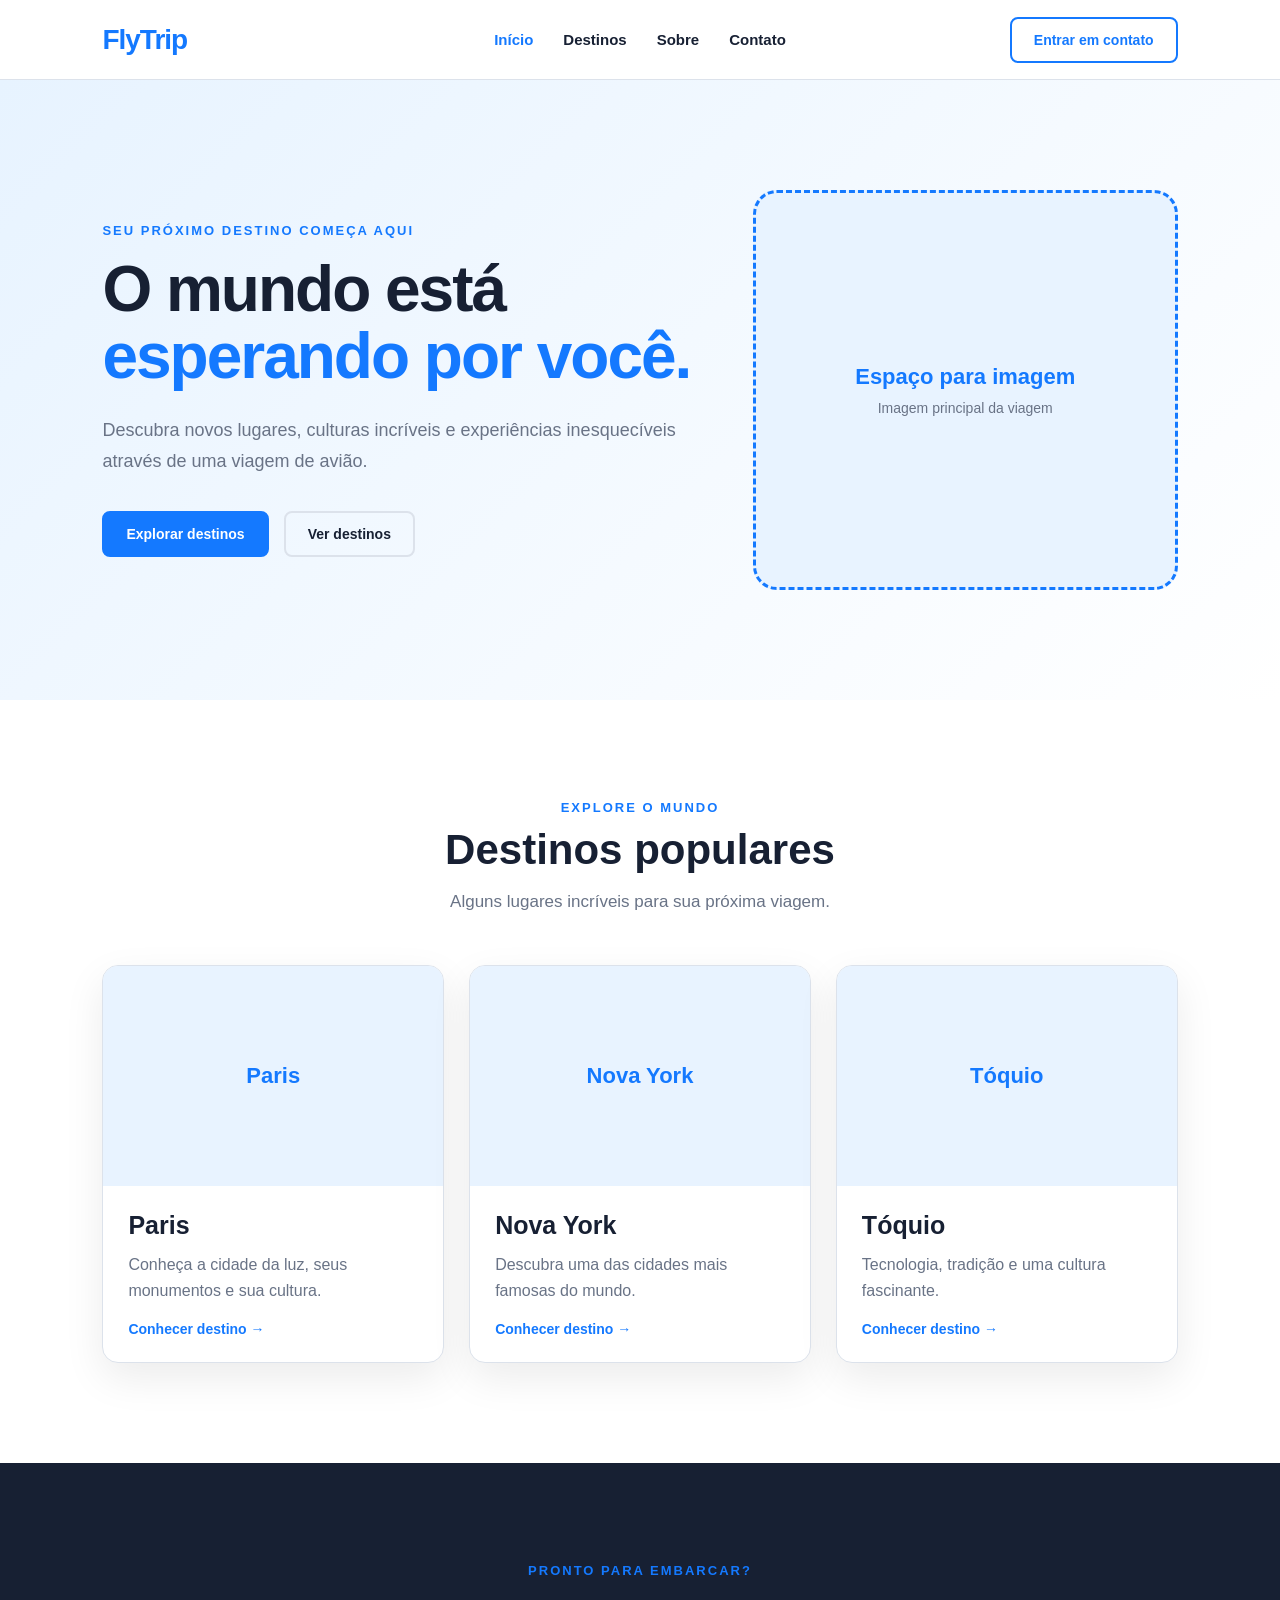
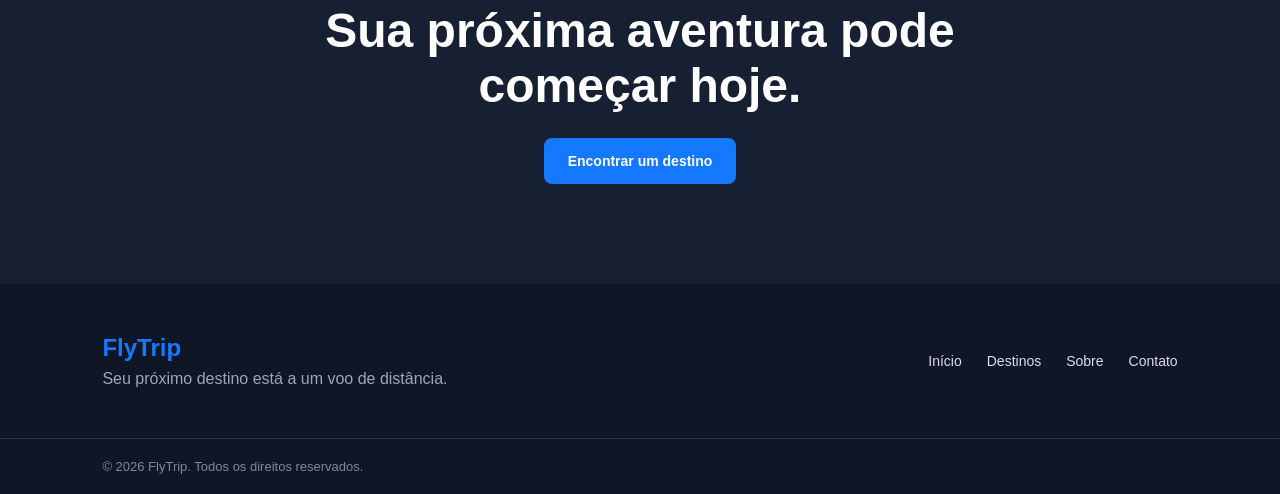
==== index.html @ 91efb142 "Add files via upload" ====
<!DOCTYPE html>
<html lang="pt-BR">
<head>
    <meta charset="UTF-8">
    <meta
        name="viewport"
        content="width=device-width, initial-scale=1.0">
    <title>FlyTrip | Viaje pelo mundo</title>
    <link rel="stylesheet" href="style.css">
</head>

<body>
    <header class="cabecalho">
        <div class="cabecalho-logo">
            <a class="logo-link" href="index.html">
                FlyTrip
            </a>
        </div>
        <nav class="navegacao">
            <div class="navegacao-item">
                <a class="navegacao-link navegacao-link-ativo" href="index.html">
                    Início
                </a>
            </div>

            <div class="navegacao-item">
                <a class="navegacao-link" href="destinos.html">
                    Destinos
                </a>
            </div>

            <div class="navegacao-item">
                <a class="navegacao-link" href="sobre.html">
                    Sobre
                </a>
            </div>

            <div class="navegacao-item">
                <a class="navegacao-link" href="contato.html">
                    Contato
                </a>
            </div>
        </nav>
        <div class="cabecalho-acoes">
            <a class="botao botao-secundario" href="contato.html">
                Entrar em contato
            </a>
        </div>
    </header>
    <main class="conteudo-principal">
        <section class="hero">
            <div class="hero-conteudo">
                <div class="hero-texto">
                    <p class="hero-subtitulo">
                        SEU PRÓXIMO DESTINO COMEÇA AQUI
                    </p>
                    <h1 class="hero-titulo">
                        O mundo está
                        <span class="hero-destaque">
                            esperando por você.
                        </span>
                    </h1>
                    <p class="hero-descricao">
                        Descubra novos lugares, culturas incríveis
                        e experiências inesquecíveis através de
                        uma viagem de avião.
                    </p>
                </div>

                <div class="hero-acoes">
                    <div class="hero-acao">
                        <a class="botao botao-principal" href="destinos.html">
                            Explorar destinos
                        </a>
                    </div>

                    <div class="hero-acao">
                        <a class="botao botao-outline" href="#destinos">
                            Ver destinos
                        </a>
                    </div>
                </div>
            </div>

            <div class="hero-imagem">
                <div class="imagem-placeholder">
                    <p class="imagem-placeholder-texto">
                        Espaço para imagem
                    </p>
                    <p class="imagem-placeholder-legenda">
                        Imagem principal da viagem
                    </p>
                </div>
            </div>
        </section>

        <section class="destinos" id="destinos">
            <div class="secao-cabecalho">
                <p class="secao-subtitulo">
                    EXPLORE O MUNDO
                </p>
                <h2 class="secao-titulo">
                    Destinos populares
                </h2>
                <p class="secao-descricao">
                    Alguns lugares incríveis para sua próxima viagem.
                </p>
            </div>

            <div class="destinos-grade">
                <article class="destino-card">
                    <div class="destino-imagem">
                        <div class="imagem-placeholder">
                            <p class="imagem-placeholder-texto">
                                Paris
                            </p>
                        </div>
                    </div>

                    <div class="destino-conteudo">
                        <h3 class="destino-titulo">
                            Paris
                        </h3>
                        <p class="destino-descricao">
                            Conheça a cidade da luz,
                            seus monumentos e sua cultura.
                        </p>
                        <a class="destino-link" href="destinos.html">
                            Conhecer destino →
                        </a>
                    </div>
                </article>

                <article class="destino-card">
                    <div class="destino-imagem">
                        <div class="imagem-placeholder">
                            <p class="imagem-placeholder-texto">
                                Nova York
                            </p>
                        </div>
                    </div>

                    <div class="destino-conteudo">
                        <h3 class="destino-titulo">
                            Nova York
                        </h3>
                        <p class="destino-descricao">
                            Descubra uma das cidades
                            mais famosas do mundo.
                        </p>
                        <a class="destino-link" href="destinos.html">
                            Conhecer destino →
                        </a>
                    </div>
                </article>

                <article class="destino-card">
                    <div class="destino-imagem">
                        <div class="imagem-placeholder">
                            <p class="imagem-placeholder-texto">
                                Tóquio
                            </p>
                        </div>
                    </div>

                    <div class="destino-conteudo">
                        <h3 class="destino-titulo">
                            Tóquio
                        </h3>
                        <p class="destino-descricao">
                            Tecnologia, tradição e
                            uma cultura fascinante.
                        </p>
                        <a class="destino-link" href="destinos.html">
                            Conhecer destino →
                        </a>
                    </div>
                </article>
            </div>
        </section>

        <section class="chamada">
            <div class="chamada-conteudo">
                <p class="chamada-subtitulo">
                    PRONTO PARA EMBARCAR?
                </p>
                <h2 class="chamada-titulo">
                    Sua próxima aventura
                    pode começar hoje.
                </h2>
                <a class="botao botao-principal" href="destinos.html">
                    Encontrar um destino
                </a>
            </div>
        </section>
    </main>

    <footer class="rodape">
        <div class="rodape-conteudo">
            <div class="rodape-marca">
                <h2 class="rodape-logo">
                    FlyTrip
                </h2>
                <p class="rodape-descricao">
                    Seu próximo destino está
                    a um voo de distância.
                </p>
            </div>

            <div class="rodape-links">
                <div class="rodape-link-item">
                    <a class="rodape-link" href="index.html">
                        Início
                    </a>
                </div>

                <div class="rodape-link-item">
                    <a class="rodape-link" href="destinos.html">
                        Destinos
                    </a>
                </div>

                <div class="rodape-link-item">
                    <a class="rodape-link" href="sobre.html">
                        Sobre
                    </a>
                </div>

                <div class="rodape-link-item">
                    <a class="rodape-link" href="contato.html">
                        Contato
                    </a>
                </div>
            </div>
        </div>
        <div class="rodape-final">
            <p class="rodape-copyright">
                © 2026 FlyTrip. Todos os direitos reservados.
            </p>
        </div>
    </footer>
    <script src="script.js"></script>
</body>
</html>
---- style.css ----
/* ========================================
   CONFIGURAÇÕES GERAIS
======================================== */
* {
    margin: 0;
    padding: 0;
    box-sizing: border-box;
}
html {
    scroll-behavior: smooth;
}
body {
    font-family: Arial, Helvetica, sans-serif;
    background-color: #f5f8fc;
    color: #172033;
}
a {
    text-decoration: none;
}
img {
    max-width: 100%;
    display: block;
}
/* ========================================
   VARIÁVEIS
======================================== */
:root {
    --azul-principal: #1479ff;
    --azul-escuro: #075ac7;
    --azul-fundo: #e8f3ff;
    --fundo: #f5f8fc;
    --branco: #ffffff;
    --texto: #172033;
    --texto-secundario: #697386;
    --borda: #dce2eb;
    --sombra: 0 15px 40px rgba(0, 0, 0, 0.08);
}
/* ========================================
   PÁGINA SOBRE
======================================== */

/* ========================================
   APRESENTAÇÃO
======================================== */
.sobre-apresentacao {
    display: grid;
    grid-template-columns: 1fr 1fr;
    gap: 70px;
    align-items: center;
    padding: 100px 8%;
}
.sobre-texto {
    display: grid;
    grid-template-columns: 1fr;
    gap: 20px;
}
.sobre-descricao {
    margin: 0;
    color: var(--texto-secundario);
    font-size: 17px;
    line-height: 1.8;
}
.sobre-imagem {
    display: grid;
    min-height: 450px;
}
.sobre-imagem .imagem-placeholder {
    display: grid;
    align-content: center;
    justify-items: center;
    min-height: 450px;
    border-radius: 25px;
    background-color: var(--azul-fundo);
    border: 1px solid var(--borda);
}
.sobre-imagem .imagem-placeholder-texto {
    font-size: 32px;
    font-weight: 700;
    color: var(--azul-principal);
}
.sobre-imagem .imagem-placeholder-legenda {
    color: var(--texto-secundario);
}
/* ========================================
   VALORES
======================================== */
.valores {
    display: grid;
    grid-template-columns: 1fr;
    gap: 50px;
    padding: 100px 8%;
    background-color: var(--fundo);
}
.valores-grade {
    display: grid;
    grid-template-columns: repeat(3, 1fr);
    gap: 25px;
}
.valor-card {
    display: grid;
    grid-template-columns: auto 1fr;
    gap: 20px;
    padding: 35px;
    background-color: var(--branco);
    border: 1px solid var(--borda);
    border-radius: 20px;
    box-shadow: var(--sombra);
    transition: transform 0.3s ease, box-shadow 0.3s ease;
}
.valor-card:hover {
    transform: translateY(-8px);
}
.valor-numero {
    color: var(--azul-principal);
    font-size: 20px;
    font-weight: 800;
}
.valor-conteudo {
    display: grid;
    grid-template-columns: 1fr;
    gap: 12px;
}
.valor-titulo {
    margin: 0;
    color: var(--texto);
    font-size: 22px;
}
.valor-descricao {
    margin: 0;
    color: var(--texto-secundario);
    line-height: 1.6;
}
/* ========================================
   RESPONSIVIDADE DA PÁGINA SOBRE
======================================== */
@media (max-width: 1000px) {
    .sobre-apresentacao {
        grid-template-columns: 1fr;
        gap: 50px;
    }
    .sobre-imagem {
        order: -1;
    }
    .valores-grade {
        grid-template-columns: 1fr;
    }
}
@media (max-width: 650px) {
    .sobre-apresentacao {
        padding: 70px 6%;
    }
    .valores {
        padding: 70px 6%;
    }
    .valor-card {
        grid-template-columns: 1fr;
        gap: 15px;
        padding: 25px;
    }
    .sobre-imagem,
    .sobre-imagem .imagem-placeholder {
        min-height: 320px;
    }
}
/* ========================================
   CABEÇALHO
======================================== */
.cabecalho {
    width: 100%;
    min-height: 80px;
    padding: 0 8%;
    display: grid;
    grid-template-columns: 1fr auto 1fr;
    align-items: center;
    gap: 30px;
    background-color: var(--branco);
    border-bottom: 1px solid var(--borda);
}
.cabecalho-logo {
    justify-self: start;
}
.logo-link {
    color: var(--azul-principal);
    font-size: 28px;
    font-weight: 800;
    letter-spacing: -1px;
}
.navegacao {
    display: grid;
    grid-template-columns: repeat(4, auto);
    gap: 30px;
    align-items: center;
}
.navegacao-item {
    display: grid;
    place-items: center;
}
.navegacao-link {
    color: var(--texto);
    font-size: 15px;
    font-weight: 600;
    transition: 0.3s;
}
.navegacao-link:hover {
    color: var(--azul-principal);
}
.navegacao-link-ativo {
    color: var(--azul-principal);
}
.cabecalho-acoes {
    justify-self: end;
}
/* ========================================
   BOTÕES
======================================== */
.botao {
    display: inline-flex;
    align-items: center;
    justify-content: center;
    min-height: 46px;
    padding: 0 22px;
    border-radius: 8px;
    font-size: 14px;
    font-weight: 700;
    cursor: pointer;
    transition: transform 0.3s, background-color 0.3s, color 0.3s, border-color 0.3s;
}
.botao-principal {
    background-color: var(--azul-principal);
    color: var(--branco);
    border: 2px solid var(--azul-principal);
}
.botao-principal:hover {
    background-color: var(--azul-escuro);
    border-color: var(--azul-escuro);
    transform: translateY(-2px);
}
.botao-secundario {
    background-color: transparent;
    color: var(--azul-principal);
    border: 2px solid var(--azul-principal);
}
.botao-secundario:hover {
    background-color: var(--azul-principal);
    color: var(--branco);
}
.botao-outline {
    background-color: transparent;
    color: var(--texto);
    border: 2px solid var(--borda);
}
.botao-outline:hover {
    color: var(--azul-principal);
    border-color: var(--azul-principal);
}
/* ========================================
   HERO
======================================== */
.hero {
    width: 100%;
    min-height: 620px;
    padding: 80px 8%;
    display: grid;
    grid-template-columns: repeat(12, 1fr);
    align-items: center;
    gap: 40px;
    background: linear-gradient(135deg, #e7f3ff, #ffffff);
}
/* Parte esquerda */
.hero-conteudo {
    grid-column: 1 / 8;
}
.hero-texto {
    max-width: 650px;
}
.hero-subtitulo {
    margin-bottom: 18px;
    color: var(--azul-principal);
    font-size: 13px;
    font-weight: 800;
    letter-spacing: 2px;
}
.hero-titulo {
    margin-bottom: 25px;
    font-size: clamp(45px, 5vw, 70px);
    line-height: 1.05;
    letter-spacing: -2px;
}
.hero-destaque {
    color: var(--azul-principal);
}
.hero-descricao {
    max-width: 580px;
    margin-bottom: 35px;
    color: var(--texto-secundario);
    font-size: 18px;
    line-height: 1.7;
}
.hero-acoes {
    display: grid;
    grid-template-columns: auto auto;
    justify-content: start;
    gap: 15px;
}
.hero-acao {
    display: grid;
}
/* Parte direita */
.hero-imagem {
    grid-column: 8 / 13;
    min-height: 400px;
    display: grid;
    place-items: center;
}
.imagem-placeholder {
    width: 100%;
    height: 100%;
    min-height: 250px;
    display: grid;
    place-items: center;
    align-content: center;
    gap: 10px;
    border: 3px dashed var(--azul-principal);
    border-radius: 24px;
    background-color: var(--azul-fundo);
}
.imagem-placeholder-texto {
    color: var(--azul-principal);
    font-size: 22px;
    font-weight: 800;
}
.imagem-placeholder-legenda {
    color: var(--texto-secundario);
    font-size: 14px;
}
/* ========================================
   SEÇÃO DE DESTINOS
======================================== */
.destinos {
    padding: 100px 8%;
    background-color: var(--branco);
}
.secao-cabecalho {
    max-width: 700px;
    margin: 0 auto 50px;
    text-align: center;
}
.secao-subtitulo {
    margin-bottom: 12px;
    color: var(--azul-principal);
    font-size: 13px;
    font-weight: 800;
    letter-spacing: 2px;
}
.secao-titulo {
    margin-bottom: 15px;
    font-size: 42px;
    line-height: 1.1
}
.secao-descricao {
    color: var(--texto-secundario);
    font-size: 17px;
    line-height: 1.6;
}
/* GRID DOS CARDS */
.destinos-grade {
    display: grid;
    grid-template-columns: repeat(3, 1fr);
    gap: 25px;
}
.destino-card {
    display: grid;
    grid-template-rows: 220px auto;
    overflow: hidden;
    background-color: var(--branco);
    border: 1px solid var(--borda);
    border-radius: 16px;
    box-shadow: var(--sombra);
    transition: transform 0.3s, box-shadow 0.3s;
}
.destino-card:hover {
    transform: translateY(-8px);
    box-shadow:
        0 20px 45px rgba(0, 0, 0, 0.12);
}
.destino-imagem {
    display: grid;
    overflow: hidden;
}
.destino-imagem .imagem-placeholder {
    min-height: 0;
    height: 100%;
    border: none;
    border-radius: 0;
}
.destino-conteudo {
    display: grid;
    align-content: start;
    gap: 12px;
    padding: 25px;
}
.destino-titulo {
    font-size: 25px;
}
.destino-descricao {
    color: var(--texto-secundario);
    line-height: 1.6;
}
.destino-link {
    width: max-content;
    margin-top: 5px;
    color: var(--azul-principal);
    font-size: 14px;
    font-weight: 700;
}
.destino-link:hover {
    color: var(--azul-escuro);
}
/* ========================================
   INTRODUÇÃO DAS PÁGINAS
======================================== */
.pagina-introducao {
    display: grid;
    grid-template-columns: 1fr;
    min-height: 420px;
    align-items: center;
    padding: 80px 8%;
    background-color: var(--azul-fundo);
    text-align: center;
}
.pagina-introducao-conteudo {
    display: grid;
    grid-template-columns: 1fr;
    gap: 20px;
    max-width: 800px;
    margin: 0 auto;
}
.pagina-subtitulo {
    margin: 0;
    color: var(--azul-principal);
    font-size: 14px;
    font-weight: 700;
    letter-spacing: 2px;
}
.pagina-titulo {
    margin: 0;
    color: var(--texto);
    font-size: clamp(36px, 5vw, 58px);
    line-height: 1.1;
}
.pagina-descricao {
    max-width: 650px;
    margin: 0 auto;
    color: var(--texto-secundario);
    font-size: 18px;
    line-height: 1.7;
}
/* ========================================
   DESTINOS DA PÁGINA
======================================== */
.destinos-pagina {
    display: grid;
    grid-template-columns: 1fr;
    gap: 50px;
    padding: 90px 8%;
}
/* ========================================
   CHAMADA FINAL
======================================== */
.chamada {
    padding: 100px 8%;
    background-color: var(--texto);
}
.chamada-conteudo {
    max-width: 800px;
    margin: 0 auto;
    display: grid;
    justify-items: center;
    gap: 25px;
    text-align: center;
}
.chamada-subtitulo {
    color: var(--azul-principal);
    font-size: 13px;
    font-weight: 800;
    letter-spacing: 2px;
}
.chamada-titulo {
    color: var(--branco);
    font-size: 48px;
    line-height: 1.15;
}
/* ========================================
   CONTATO
======================================== */
.contato {
    padding: 100px 8%;
}
.contato-container {
    display: grid;
    grid-template-columns: 1fr 1fr;
    gap: 50px;
}
/* INFO */
.contato-info {
    display: grid;
    gap: 20px;
}
.contato-info-titulo {
    font-size: 28px;
}
.contato-info-texto {
    color: var(--texto-secundario);
}
.contato-item {
    display: grid;
    gap: 5px;
}
.contato-item-titulo {
    font-weight: 700;
}
.contato-item-texto {
    color: var(--texto-secundario);
}
/* FORM */
.contato-formulario {
    display: grid;
}
.formulario {
    display: grid;
    gap: 20px;
}
.form-grupo {
    display: grid;
    gap: 8px;
}
.form-label {
    font-weight: 600;
}
.form-input,
.form-textarea {
    padding: 12px;
    border: 1px solid var(--borda);
    border-radius: 6px;
    font-size: 14px;
}
.form-textarea {
    min-height: 120px;
    resize: none;
}
.form-sucesso {
    display: none;
    color: green;
    font-weight: bold;
}
/* RESPONSIVO */
@media (max-width: 900px) {
    .contato-container {
        grid-template-columns: 1fr;
    }
}
/* ========================================
   RODAPÉ
======================================== */
.rodape {
    background-color: #0f1625;
    color: var(--branco);
}
.rodape-conteudo {
    padding: 50px 8%;
    display: grid;
    grid-template-columns: 1fr auto;
    align-items: center;
    gap: 40px;
}
.rodape-logo {
    margin-bottom: 8px;
    color: var(--azul-principal);
}
.rodape-descricao {
    color: #9da7b8;
}
.rodape-links {
    display: grid;
    grid-template-columns: repeat(4, auto);
    gap: 25px;
}
.rodape-link {
    color: #d9deea;
    font-size: 14px;
}
.rodape-link:hover {
    color: var(--azul-principal);
}
.rodape-final {
    padding: 20px 8%;
    border-top: 1px solid #293346;
}
.rodape-copyright {
    color: #7f899b;
    font-size: 13px;
}
/* ========================================
   RESPONSIVIDADE
======================================== */
@media (max-width: 1000px) {
    .cabecalho {
        grid-template-columns: 1fr;
        justify-items: center;
        padding: 20px 6%;
    }
    .cabecalho-logo,
    .cabecalho-acoes {
        justify-self: center;
    }
    .hero {
        padding: 70px 6%;
    }
    .hero-conteudo {
        grid-column: 1 / 13;
    }
    .hero-imagem {
        grid-column: 1 / 13;
    }
    .destinos {
        padding: 80px 6%;
    }
    .destinos-grade {
        grid-template-columns: repeat(2, 1fr);
    }
    .rodape-conteudo {
        grid-template-columns: 1fr;
        text-align: center;
    }
    .rodape-links {
        justify-content: center;
    }
}
@media (max-width: 650px) {
    .navegacao {
        grid-template-columns: repeat(2, auto);
        gap: 15px 25px;
    }
    .hero {
        min-height: auto;
        padding: 60px 5%;
    }
    .hero-titulo {
        font-size: 45px;
    }
    .hero-acoes {
        grid-template-columns: 1fr;
    }
    .hero-acao,
    .hero-acao .botao {
        width: 100%;
    }
    .destinos {
        padding: 70px 5%;
    }
    .secao-titulo {
        font-size: 35px;
    }
    .destinos-grade {
        grid-template-columns: 1fr;
    }
    .chamada {
        padding: 70px 5%;
    }
    .chamada-titulo {
        font-size: 38px;
    }
    .rodape-links {
        grid-template-columns: repeat(2, auto);
    }
}
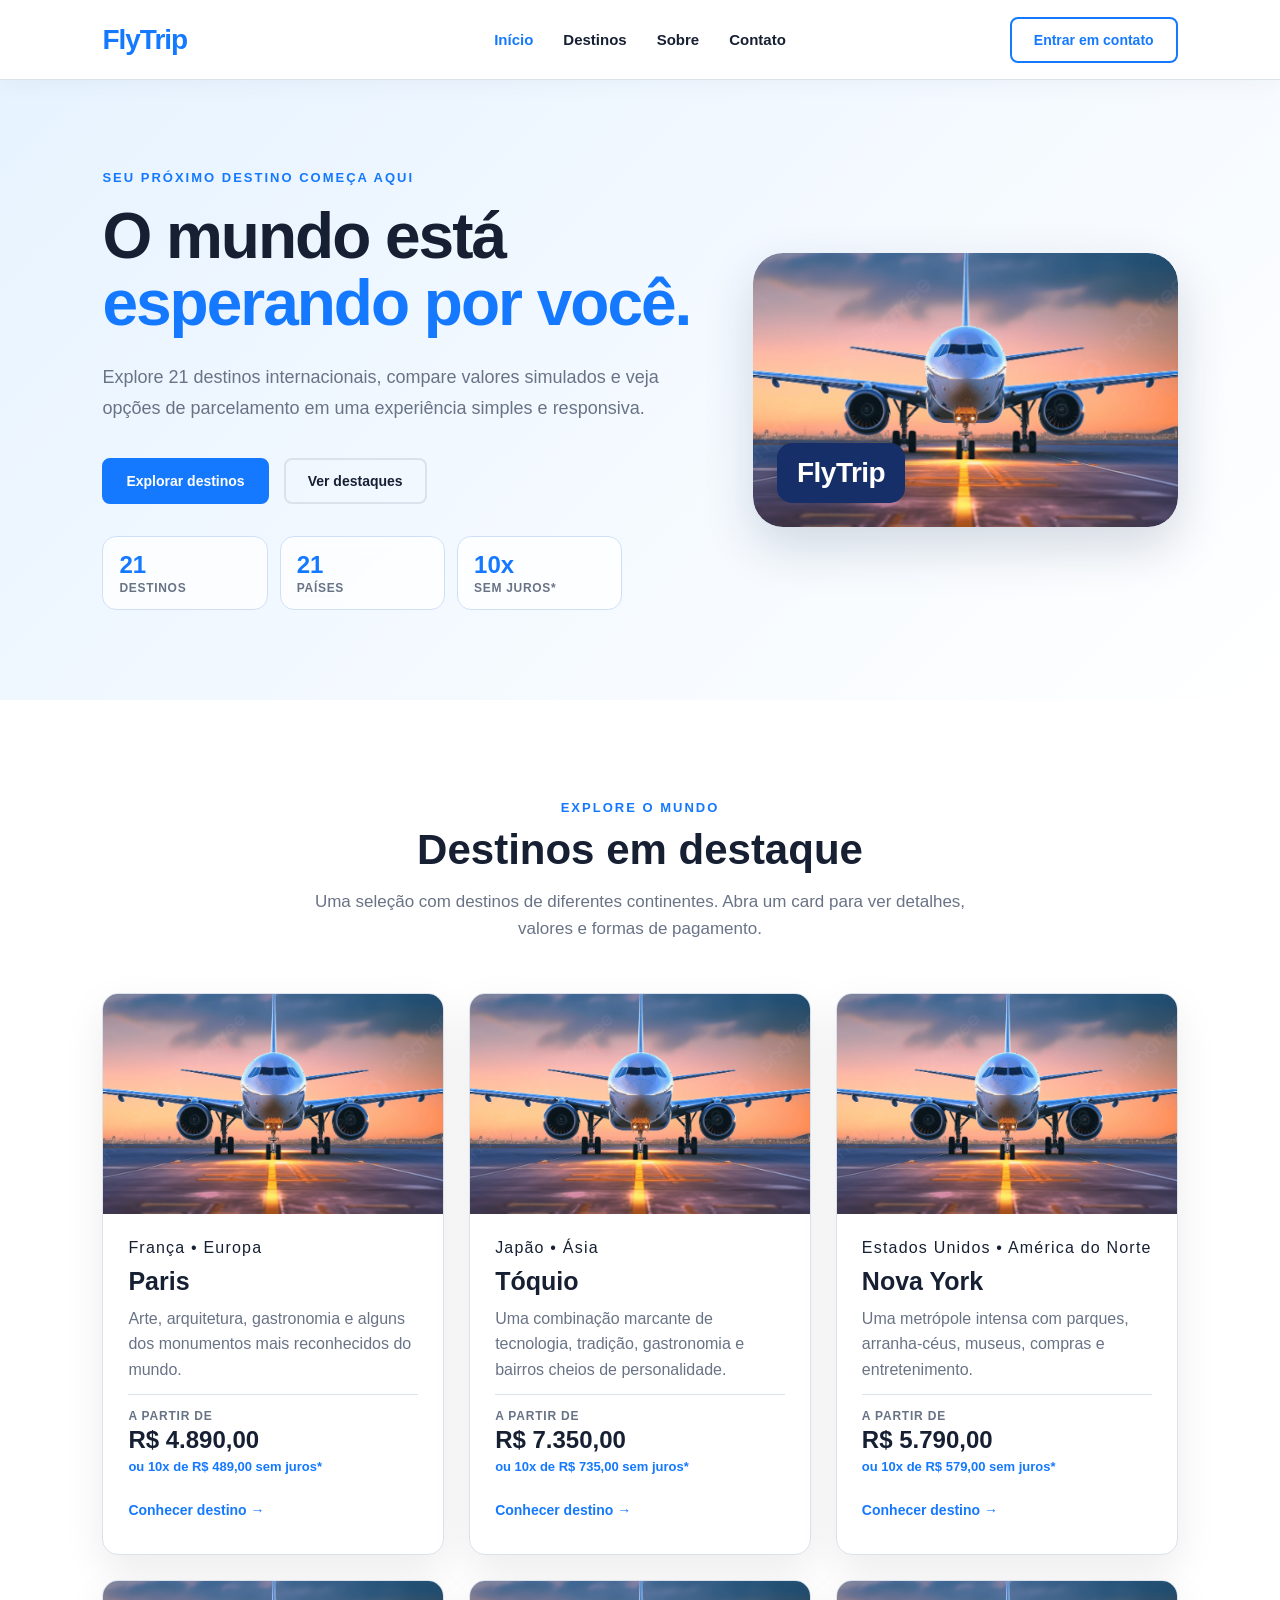
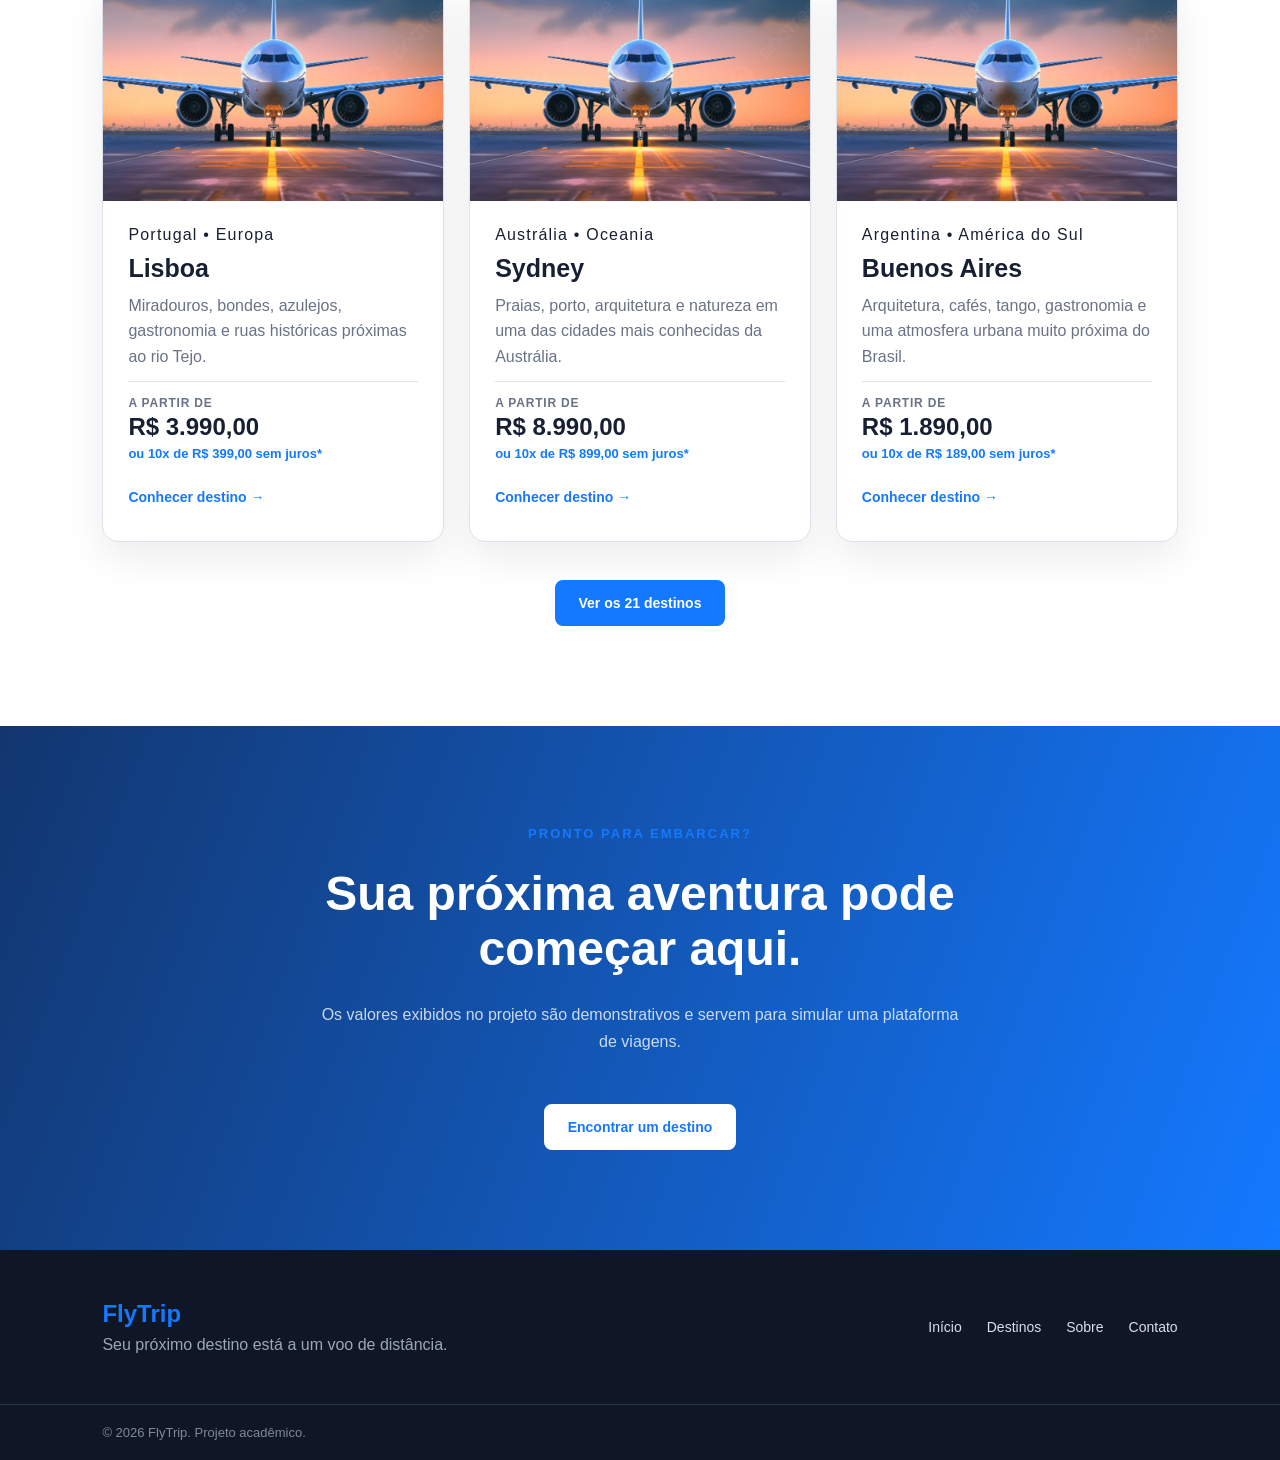
==== commit 3f7a2db5: "atualização das páginas" ====
--- a/index.html
+++ b/index.html
@@ -1,244 +1,71 @@
-<!DOCTYPE html>
-<html lang="pt-BR">
-<head>
-    <meta charset="UTF-8">
-    <meta
-        name="viewport"
-        content="width=device-width, initial-scale=1.0">
-    <title>FlyTrip | Viaje pelo mundo</title>
-    <link rel="stylesheet" href="style.css">
-</head>
-
-<body>
-    <header class="cabecalho">
-        <div class="cabecalho-logo">
-            <a class="logo-link" href="index.html">
-                FlyTrip
-            </a>
-        </div>
-        <nav class="navegacao">
-            <div class="navegacao-item">
-                <a class="navegacao-link navegacao-link-ativo" href="index.html">
-                    Início
-                </a>
-            </div>
-
-            <div class="navegacao-item">
-                <a class="navegacao-link" href="destinos.html">
-                    Destinos
-                </a>
-            </div>
-
-            <div class="navegacao-item">
-                <a class="navegacao-link" href="sobre.html">
-                    Sobre
-                </a>
-            </div>
-
-            <div class="navegacao-item">
-                <a class="navegacao-link" href="contato.html">
-                    Contato
-                </a>
-            </div>
-        </nav>
-        <div class="cabecalho-acoes">
-            <a class="botao botao-secundario" href="contato.html">
-                Entrar em contato
-            </a>
-        </div>
-    </header>
-    <main class="conteudo-principal">
-        <section class="hero">
-            <div class="hero-conteudo">
-                <div class="hero-texto">
-                    <p class="hero-subtitulo">
-                        SEU PRÓXIMO DESTINO COMEÇA AQUI
-                    </p>
-                    <h1 class="hero-titulo">
-                        O mundo está
-                        <span class="hero-destaque">
-                            esperando por você.
-                        </span>
-                    </h1>
-                    <p class="hero-descricao">
-                        Descubra novos lugares, culturas incríveis
-                        e experiências inesquecíveis através de
-                        uma viagem de avião.
-                    </p>
-                </div>
-
-                <div class="hero-acoes">
-                    <div class="hero-acao">
-                        <a class="botao botao-principal" href="destinos.html">
-                            Explorar destinos
-                        </a>
-                    </div>
-
-                    <div class="hero-acao">
-                        <a class="botao botao-outline" href="#destinos">
-                            Ver destinos
-                        </a>
-                    </div>
-                </div>
-            </div>
-
-            <div class="hero-imagem">
-                <div class="imagem-placeholder">
-                    <p class="imagem-placeholder-texto">
-                        Espaço para imagem
-                    </p>
-                    <p class="imagem-placeholder-legenda">
-                        Imagem principal da viagem
-                    </p>
-                </div>
-            </div>
-        </section>
-
-        <section class="destinos" id="destinos">
-            <div class="secao-cabecalho">
-                <p class="secao-subtitulo">
-                    EXPLORE O MUNDO
-                </p>
-                <h2 class="secao-titulo">
-                    Destinos populares
-                </h2>
-                <p class="secao-descricao">
-                    Alguns lugares incríveis para sua próxima viagem.
-                </p>
-            </div>
-
-            <div class="destinos-grade">
-                <article class="destino-card">
-                    <div class="destino-imagem">
-                        <div class="imagem-placeholder">
-                            <p class="imagem-placeholder-texto">
-                                Paris
-                            </p>
-                        </div>
-                    </div>
-
-                    <div class="destino-conteudo">
-                        <h3 class="destino-titulo">
-                            Paris
-                        </h3>
-                        <p class="destino-descricao">
-                            Conheça a cidade da luz,
-                            seus monumentos e sua cultura.
-                        </p>
-                        <a class="destino-link" href="destinos.html">
-                            Conhecer destino →
-                        </a>
-                    </div>
-                </article>
-
-                <article class="destino-card">
-                    <div class="destino-imagem">
-                        <div class="imagem-placeholder">
-                            <p class="imagem-placeholder-texto">
-                                Nova York
-                            </p>
-                        </div>
-                    </div>
-
-                    <div class="destino-conteudo">
-                        <h3 class="destino-titulo">
-                            Nova York
-                        </h3>
-                        <p class="destino-descricao">
-                            Descubra uma das cidades
-                            mais famosas do mundo.
-                        </p>
-                        <a class="destino-link" href="destinos.html">
-                            Conhecer destino →
-                        </a>
-                    </div>
-                </article>
-
-                <article class="destino-card">
-                    <div class="destino-imagem">
-                        <div class="imagem-placeholder">
-                            <p class="imagem-placeholder-texto">
-                                Tóquio
-                            </p>
-                        </div>
-                    </div>
-
-                    <div class="destino-conteudo">
-                        <h3 class="destino-titulo">
-                            Tóquio
-                        </h3>
-                        <p class="destino-descricao">
-                            Tecnologia, tradição e
-                            uma cultura fascinante.
-                        </p>
-                        <a class="destino-link" href="destinos.html">
-                            Conhecer destino →
-                        </a>
-                    </div>
-                </article>
-            </div>
-        </section>
-
-        <section class="chamada">
-            <div class="chamada-conteudo">
-                <p class="chamada-subtitulo">
-                    PRONTO PARA EMBARCAR?
-                </p>
-                <h2 class="chamada-titulo">
-                    Sua próxima aventura
-                    pode começar hoje.
-                </h2>
-                <a class="botao botao-principal" href="destinos.html">
-                    Encontrar um destino
-                </a>
-            </div>
-        </section>
-    </main>
-
-    <footer class="rodape">
-        <div class="rodape-conteudo">
-            <div class="rodape-marca">
-                <h2 class="rodape-logo">
-                    FlyTrip
-                </h2>
-                <p class="rodape-descricao">
-                    Seu próximo destino está
-                    a um voo de distância.
-                </p>
-            </div>
-
-            <div class="rodape-links">
-                <div class="rodape-link-item">
-                    <a class="rodape-link" href="index.html">
-                        Início
-                    </a>
-                </div>
-
-                <div class="rodape-link-item">
-                    <a class="rodape-link" href="destinos.html">
-                        Destinos
-                    </a>
-                </div>
-
-                <div class="rodape-link-item">
-                    <a class="rodape-link" href="sobre.html">
-                        Sobre
-                    </a>
-                </div>
-
-                <div class="rodape-link-item">
-                    <a class="rodape-link" href="contato.html">
-                        Contato
-                    </a>
-                </div>
-            </div>
-        </div>
-        <div class="rodape-final">
-            <p class="rodape-copyright">
-                © 2026 FlyTrip. Todos os direitos reservados.
-            </p>
-        </div>
-    </footer>
-    <script src="script.js"></script>
-</body>
+<!DOCTYPE html>
+<html lang="pt-BR">
+<head>
+    <meta charset="UTF-8">
+    <meta name="viewport" content="width=device-width, initial-scale=1.0">
+    <meta name="description" content="FlyTrip: projeto acadêmico de viagens com 21 destinos internacionais, preços simulados e opções de pagamento.">
+    <title>FlyTrip | Explore o mundo</title>
+    <link rel="stylesheet" href="style.css">
+</head>
+<body>
+<header class="cabecalho">
+    <div class="cabecalho-logo"><a class="logo-link" href="index.html">FlyTrip</a></div>
+    <nav class="navegacao" aria-label="Navegação principal">
+        <a class="navegacao-link navegacao-link-ativo" href="index.html">Início</a>
+        <a class="navegacao-link" href="destinos.html">Destinos</a>
+        <a class="navegacao-link" href="sobre.html">Sobre</a>
+        <a class="navegacao-link" href="contato.html">Contato</a>
+    </nav>
+    <div class="cabecalho-acoes"><a class="botao botao-secundario" href="contato.html">Entrar em contato</a></div>
+</header>
+<main>
+    <section class="hero">
+        <div class="hero-conteudo">
+            <p class="hero-subtitulo">SEU PRÓXIMO DESTINO COMEÇA AQUI</p>
+            <h1 class="hero-titulo">O mundo está <span class="hero-destaque">esperando por você.</span></h1>
+            <p class="hero-descricao">Explore 21 destinos internacionais, compare valores simulados e veja opções de parcelamento em uma experiência simples e responsiva.</p>
+            <div class="hero-acoes">
+                <a class="botao botao-principal" href="destinos.html">Explorar destinos</a>
+                <a class="botao botao-outline" href="#destinos">Ver destaques</a>
+            </div>
+            <div class="hero-estatisticas" aria-label="Resumo do projeto">
+                <div class="hero-estatistica"><strong>21</strong><span>destinos</span></div>
+                <div class="hero-estatistica"><strong>21</strong><span>países</span></div>
+                <div class="hero-estatistica"><strong>10x</strong><span>sem juros*</span></div>
+            </div>
+        </div>
+        <div class="hero-imagem">
+            <img class="hero-imagem-arquivo" src="imagens/hero-aviao-flytrip.png" alt="Avião representando viagens da FlyTrip">
+            <div class="hero-logo">FlyTrip</div>
+        </div>
+    </section>
+
+    <section class="destinos" id="destinos">
+        <div class="secao-cabecalho">
+            <p class="secao-subtitulo">EXPLORE O MUNDO</p>
+            <h2 class="secao-titulo">Destinos em destaque</h2>
+            <p class="secao-descricao">Uma seleção com destinos de diferentes continentes. Abra um card para ver detalhes, valores e formas de pagamento.</p>
+        </div>
+        <div class="destinos-grade" id="destinos-populares"></div>
+        <div class="secao-acao-central"><a class="botao botao-principal" href="destinos.html">Ver os 21 destinos</a></div>
+    </section>
+
+    <section class="chamada">
+        <div class="chamada-conteudo">
+            <p class="chamada-subtitulo">PRONTO PARA EMBARCAR?</p>
+            <h2 class="chamada-titulo">Sua próxima aventura pode começar aqui.</h2>
+            <p class="chamada-descricao">Os valores exibidos no projeto são demonstrativos e servem para simular uma plataforma de viagens.</p>
+            <a class="botao botao-principal botao-claro" href="destinos.html">Encontrar um destino</a>
+        </div>
+    </section>
+</main>
+<footer class="rodape">
+    <div class="rodape-conteudo">
+        <div class="rodape-marca"><h2 class="rodape-logo">FlyTrip</h2><p class="rodape-descricao">Seu próximo destino está a um voo de distância.</p></div>
+        <div class="rodape-links"><a class="rodape-link" href="index.html">Início</a><a class="rodape-link" href="destinos.html">Destinos</a><a class="rodape-link" href="sobre.html">Sobre</a><a class="rodape-link" href="contato.html">Contato</a></div>
+    </div>
+    <div class="rodape-final"><p class="rodape-copyright">© 2026 FlyTrip. Projeto acadêmico.</p></div>
+</footer>
+<script src="script.js"></script>
+</body>
 </html>
--- a/style.css
+++ b/style.css
@@ -1,676 +1,1238 @@
-/* ========================================
-   CONFIGURAÇÕES GERAIS
-======================================== */
-* {
-    margin: 0;
-    padding: 0;
-    box-sizing: border-box;
-}
-html {
-    scroll-behavior: smooth;
-}
-body {
-    font-family: Arial, Helvetica, sans-serif;
-    background-color: #f5f8fc;
-    color: #172033;
-}
-a {
-    text-decoration: none;
-}
-img {
-    max-width: 100%;
-    display: block;
-}
-/* ========================================
-   VARIÁVEIS
-======================================== */
-:root {
-    --azul-principal: #1479ff;
-    --azul-escuro: #075ac7;
-    --azul-fundo: #e8f3ff;
-    --fundo: #f5f8fc;
-    --branco: #ffffff;
-    --texto: #172033;
-    --texto-secundario: #697386;
-    --borda: #dce2eb;
-    --sombra: 0 15px 40px rgba(0, 0, 0, 0.08);
-}
-/* ========================================
-   PÁGINA SOBRE
-======================================== */
-
-/* ========================================
-   APRESENTAÇÃO
-======================================== */
-.sobre-apresentacao {
-    display: grid;
-    grid-template-columns: 1fr 1fr;
-    gap: 70px;
-    align-items: center;
-    padding: 100px 8%;
-}
-.sobre-texto {
-    display: grid;
-    grid-template-columns: 1fr;
-    gap: 20px;
-}
-.sobre-descricao {
-    margin: 0;
-    color: var(--texto-secundario);
-    font-size: 17px;
-    line-height: 1.8;
-}
-.sobre-imagem {
-    display: grid;
-    min-height: 450px;
-}
-.sobre-imagem .imagem-placeholder {
-    display: grid;
-    align-content: center;
-    justify-items: center;
-    min-height: 450px;
-    border-radius: 25px;
-    background-color: var(--azul-fundo);
-    border: 1px solid var(--borda);
-}
-.sobre-imagem .imagem-placeholder-texto {
-    font-size: 32px;
-    font-weight: 700;
-    color: var(--azul-principal);
-}
-.sobre-imagem .imagem-placeholder-legenda {
-    color: var(--texto-secundario);
-}
-/* ========================================
-   VALORES
-======================================== */
-.valores {
-    display: grid;
-    grid-template-columns: 1fr;
-    gap: 50px;
-    padding: 100px 8%;
-    background-color: var(--fundo);
-}
-.valores-grade {
-    display: grid;
-    grid-template-columns: repeat(3, 1fr);
-    gap: 25px;
-}
-.valor-card {
-    display: grid;
-    grid-template-columns: auto 1fr;
-    gap: 20px;
-    padding: 35px;
-    background-color: var(--branco);
-    border: 1px solid var(--borda);
-    border-radius: 20px;
-    box-shadow: var(--sombra);
-    transition: transform 0.3s ease, box-shadow 0.3s ease;
-}
-.valor-card:hover {
-    transform: translateY(-8px);
-}
-.valor-numero {
-    color: var(--azul-principal);
-    font-size: 20px;
-    font-weight: 800;
-}
-.valor-conteudo {
-    display: grid;
-    grid-template-columns: 1fr;
-    gap: 12px;
-}
-.valor-titulo {
-    margin: 0;
-    color: var(--texto);
-    font-size: 22px;
-}
-.valor-descricao {
-    margin: 0;
-    color: var(--texto-secundario);
-    line-height: 1.6;
-}
-/* ========================================
-   RESPONSIVIDADE DA PÁGINA SOBRE
-======================================== */
-@media (max-width: 1000px) {
-    .sobre-apresentacao {
-        grid-template-columns: 1fr;
-        gap: 50px;
-    }
-    .sobre-imagem {
-        order: -1;
-    }
-    .valores-grade {
-        grid-template-columns: 1fr;
-    }
-}
-@media (max-width: 650px) {
-    .sobre-apresentacao {
-        padding: 70px 6%;
-    }
-    .valores {
-        padding: 70px 6%;
-    }
-    .valor-card {
-        grid-template-columns: 1fr;
-        gap: 15px;
-        padding: 25px;
-    }
-    .sobre-imagem,
-    .sobre-imagem .imagem-placeholder {
-        min-height: 320px;
-    }
-}
-/* ========================================
-   CABEÇALHO
-======================================== */
-.cabecalho {
-    width: 100%;
-    min-height: 80px;
-    padding: 0 8%;
-    display: grid;
-    grid-template-columns: 1fr auto 1fr;
-    align-items: center;
-    gap: 30px;
-    background-color: var(--branco);
-    border-bottom: 1px solid var(--borda);
-}
-.cabecalho-logo {
-    justify-self: start;
-}
-.logo-link {
-    color: var(--azul-principal);
-    font-size: 28px;
-    font-weight: 800;
-    letter-spacing: -1px;
-}
-.navegacao {
-    display: grid;
-    grid-template-columns: repeat(4, auto);
-    gap: 30px;
-    align-items: center;
-}
-.navegacao-item {
-    display: grid;
-    place-items: center;
-}
-.navegacao-link {
-    color: var(--texto);
-    font-size: 15px;
-    font-weight: 600;
-    transition: 0.3s;
-}
-.navegacao-link:hover {
-    color: var(--azul-principal);
-}
-.navegacao-link-ativo {
-    color: var(--azul-principal);
-}
-.cabecalho-acoes {
-    justify-self: end;
-}
-/* ========================================
-   BOTÕES
-======================================== */
-.botao {
-    display: inline-flex;
-    align-items: center;
-    justify-content: center;
-    min-height: 46px;
-    padding: 0 22px;
-    border-radius: 8px;
-    font-size: 14px;
-    font-weight: 700;
-    cursor: pointer;
-    transition: transform 0.3s, background-color 0.3s, color 0.3s, border-color 0.3s;
-}
-.botao-principal {
-    background-color: var(--azul-principal);
-    color: var(--branco);
-    border: 2px solid var(--azul-principal);
-}
-.botao-principal:hover {
-    background-color: var(--azul-escuro);
-    border-color: var(--azul-escuro);
-    transform: translateY(-2px);
-}
-.botao-secundario {
-    background-color: transparent;
-    color: var(--azul-principal);
-    border: 2px solid var(--azul-principal);
-}
-.botao-secundario:hover {
-    background-color: var(--azul-principal);
-    color: var(--branco);
-}
-.botao-outline {
-    background-color: transparent;
-    color: var(--texto);
-    border: 2px solid var(--borda);
-}
-.botao-outline:hover {
-    color: var(--azul-principal);
-    border-color: var(--azul-principal);
-}
-/* ========================================
-   HERO
-======================================== */
-.hero {
-    width: 100%;
-    min-height: 620px;
-    padding: 80px 8%;
-    display: grid;
-    grid-template-columns: repeat(12, 1fr);
-    align-items: center;
-    gap: 40px;
-    background: linear-gradient(135deg, #e7f3ff, #ffffff);
-}
-/* Parte esquerda */
-.hero-conteudo {
-    grid-column: 1 / 8;
-}
-.hero-texto {
-    max-width: 650px;
-}
-.hero-subtitulo {
-    margin-bottom: 18px;
-    color: var(--azul-principal);
-    font-size: 13px;
-    font-weight: 800;
-    letter-spacing: 2px;
-}
-.hero-titulo {
-    margin-bottom: 25px;
-    font-size: clamp(45px, 5vw, 70px);
-    line-height: 1.05;
-    letter-spacing: -2px;
-}
-.hero-destaque {
-    color: var(--azul-principal);
-}
-.hero-descricao {
-    max-width: 580px;
-    margin-bottom: 35px;
-    color: var(--texto-secundario);
-    font-size: 18px;
-    line-height: 1.7;
-}
-.hero-acoes {
-    display: grid;
-    grid-template-columns: auto auto;
-    justify-content: start;
-    gap: 15px;
-}
-.hero-acao {
-    display: grid;
-}
-/* Parte direita */
-.hero-imagem {
-    grid-column: 8 / 13;
-    min-height: 400px;
-    display: grid;
-    place-items: center;
-}
-.imagem-placeholder {
-    width: 100%;
-    height: 100%;
-    min-height: 250px;
-    display: grid;
-    place-items: center;
-    align-content: center;
-    gap: 10px;
-    border: 3px dashed var(--azul-principal);
-    border-radius: 24px;
-    background-color: var(--azul-fundo);
-}
-.imagem-placeholder-texto {
-    color: var(--azul-principal);
-    font-size: 22px;
-    font-weight: 800;
-}
-.imagem-placeholder-legenda {
-    color: var(--texto-secundario);
-    font-size: 14px;
-}
-/* ========================================
-   SEÇÃO DE DESTINOS
-======================================== */
-.destinos {
-    padding: 100px 8%;
-    background-color: var(--branco);
-}
-.secao-cabecalho {
-    max-width: 700px;
-    margin: 0 auto 50px;
-    text-align: center;
-}
-.secao-subtitulo {
-    margin-bottom: 12px;
-    color: var(--azul-principal);
-    font-size: 13px;
-    font-weight: 800;
-    letter-spacing: 2px;
-}
-.secao-titulo {
-    margin-bottom: 15px;
-    font-size: 42px;
-    line-height: 1.1
-}
-.secao-descricao {
-    color: var(--texto-secundario);
-    font-size: 17px;
-    line-height: 1.6;
-}
-/* GRID DOS CARDS */
-.destinos-grade {
-    display: grid;
-    grid-template-columns: repeat(3, 1fr);
-    gap: 25px;
-}
-.destino-card {
-    display: grid;
-    grid-template-rows: 220px auto;
-    overflow: hidden;
-    background-color: var(--branco);
-    border: 1px solid var(--borda);
-    border-radius: 16px;
-    box-shadow: var(--sombra);
-    transition: transform 0.3s, box-shadow 0.3s;
-}
-.destino-card:hover {
-    transform: translateY(-8px);
-    box-shadow:
-        0 20px 45px rgba(0, 0, 0, 0.12);
-}
-.destino-imagem {
-    display: grid;
-    overflow: hidden;
-}
-.destino-imagem .imagem-placeholder {
-    min-height: 0;
-    height: 100%;
-    border: none;
-    border-radius: 0;
-}
-.destino-conteudo {
-    display: grid;
-    align-content: start;
-    gap: 12px;
-    padding: 25px;
-}
-.destino-titulo {
-    font-size: 25px;
-}
-.destino-descricao {
-    color: var(--texto-secundario);
-    line-height: 1.6;
-}
-.destino-link {
-    width: max-content;
-    margin-top: 5px;
-    color: var(--azul-principal);
-    font-size: 14px;
-    font-weight: 700;
-}
-.destino-link:hover {
-    color: var(--azul-escuro);
-}
-/* ========================================
-   INTRODUÇÃO DAS PÁGINAS
-======================================== */
-.pagina-introducao {
-    display: grid;
-    grid-template-columns: 1fr;
-    min-height: 420px;
-    align-items: center;
-    padding: 80px 8%;
-    background-color: var(--azul-fundo);
-    text-align: center;
-}
-.pagina-introducao-conteudo {
-    display: grid;
-    grid-template-columns: 1fr;
-    gap: 20px;
-    max-width: 800px;
-    margin: 0 auto;
-}
-.pagina-subtitulo {
-    margin: 0;
-    color: var(--azul-principal);
-    font-size: 14px;
-    font-weight: 700;
-    letter-spacing: 2px;
-}
-.pagina-titulo {
-    margin: 0;
-    color: var(--texto);
-    font-size: clamp(36px, 5vw, 58px);
-    line-height: 1.1;
-}
-.pagina-descricao {
-    max-width: 650px;
-    margin: 0 auto;
-    color: var(--texto-secundario);
-    font-size: 18px;
-    line-height: 1.7;
-}
-/* ========================================
-   DESTINOS DA PÁGINA
-======================================== */
-.destinos-pagina {
-    display: grid;
-    grid-template-columns: 1fr;
-    gap: 50px;
-    padding: 90px 8%;
-}
-/* ========================================
-   CHAMADA FINAL
-======================================== */
-.chamada {
-    padding: 100px 8%;
-    background-color: var(--texto);
-}
-.chamada-conteudo {
-    max-width: 800px;
-    margin: 0 auto;
-    display: grid;
-    justify-items: center;
-    gap: 25px;
-    text-align: center;
-}
-.chamada-subtitulo {
-    color: var(--azul-principal);
-    font-size: 13px;
-    font-weight: 800;
-    letter-spacing: 2px;
-}
-.chamada-titulo {
-    color: var(--branco);
-    font-size: 48px;
-    line-height: 1.15;
-}
-/* ========================================
-   CONTATO
-======================================== */
-.contato {
-    padding: 100px 8%;
-}
-.contato-container {
-    display: grid;
-    grid-template-columns: 1fr 1fr;
-    gap: 50px;
-}
-/* INFO */
-.contato-info {
-    display: grid;
-    gap: 20px;
-}
-.contato-info-titulo {
-    font-size: 28px;
-}
-.contato-info-texto {
-    color: var(--texto-secundario);
-}
-.contato-item {
-    display: grid;
-    gap: 5px;
-}
-.contato-item-titulo {
-    font-weight: 700;
-}
-.contato-item-texto {
-    color: var(--texto-secundario);
-}
-/* FORM */
-.contato-formulario {
-    display: grid;
-}
-.formulario {
-    display: grid;
-    gap: 20px;
-}
-.form-grupo {
-    display: grid;
-    gap: 8px;
-}
-.form-label {
-    font-weight: 600;
-}
-.form-input,
-.form-textarea {
-    padding: 12px;
-    border: 1px solid var(--borda);
-    border-radius: 6px;
-    font-size: 14px;
-}
-.form-textarea {
-    min-height: 120px;
-    resize: none;
-}
-.form-sucesso {
-    display: none;
-    color: green;
-    font-weight: bold;
-}
-/* RESPONSIVO */
-@media (max-width: 900px) {
-    .contato-container {
-        grid-template-columns: 1fr;
-    }
-}
-/* ========================================
-   RODAPÉ
-======================================== */
-.rodape {
-    background-color: #0f1625;
-    color: var(--branco);
-}
-.rodape-conteudo {
-    padding: 50px 8%;
-    display: grid;
-    grid-template-columns: 1fr auto;
-    align-items: center;
-    gap: 40px;
-}
-.rodape-logo {
-    margin-bottom: 8px;
-    color: var(--azul-principal);
-}
-.rodape-descricao {
-    color: #9da7b8;
-}
-.rodape-links {
-    display: grid;
-    grid-template-columns: repeat(4, auto);
-    gap: 25px;
-}
-.rodape-link {
-    color: #d9deea;
-    font-size: 14px;
-}
-.rodape-link:hover {
-    color: var(--azul-principal);
-}
-.rodape-final {
-    padding: 20px 8%;
-    border-top: 1px solid #293346;
-}
-.rodape-copyright {
-    color: #7f899b;
-    font-size: 13px;
-}
-/* ========================================
-   RESPONSIVIDADE
-======================================== */
-@media (max-width: 1000px) {
-    .cabecalho {
-        grid-template-columns: 1fr;
-        justify-items: center;
-        padding: 20px 6%;
-    }
-    .cabecalho-logo,
-    .cabecalho-acoes {
-        justify-self: center;
-    }
-    .hero {
-        padding: 70px 6%;
-    }
-    .hero-conteudo {
-        grid-column: 1 / 13;
-    }
-    .hero-imagem {
-        grid-column: 1 / 13;
-    }
-    .destinos {
-        padding: 80px 6%;
-    }
-    .destinos-grade {
-        grid-template-columns: repeat(2, 1fr);
-    }
-    .rodape-conteudo {
-        grid-template-columns: 1fr;
-        text-align: center;
-    }
-    .rodape-links {
-        justify-content: center;
-    }
-}
-@media (max-width: 650px) {
-    .navegacao {
-        grid-template-columns: repeat(2, auto);
-        gap: 15px 25px;
-    }
-    .hero {
-        min-height: auto;
-        padding: 60px 5%;
-    }
-    .hero-titulo {
-        font-size: 45px;
-    }
-    .hero-acoes {
-        grid-template-columns: 1fr;
-    }
-    .hero-acao,
-    .hero-acao .botao {
-        width: 100%;
-    }
-    .destinos {
-        padding: 70px 5%;
-    }
-    .secao-titulo {
-        font-size: 35px;
-    }
-    .destinos-grade {
-        grid-template-columns: 1fr;
-    }
-    .chamada {
-        padding: 70px 5%;
-    }
-    .chamada-titulo {
-        font-size: 38px;
-    }
-    .rodape-links {
-        grid-template-columns: repeat(2, auto);
-    }
-}+/* ========================================
+   CONFIGURAÇÕES GERAIS
+======================================== */
+* {
+    margin: 0;
+    padding: 0;
+    box-sizing: border-box;
+}
+html {
+    scroll-behavior: smooth;
+}
+body {
+    font-family: Arial, Helvetica, sans-serif;
+    background-color: #f5f8fc;
+    color: #172033;
+}
+html,
+body {
+    width: 100%;
+    max-width: 100%;
+    overflow-x: hidden;
+}
+a {
+    text-decoration: none;
+}
+img {
+    max-width: 100%;
+    display: block;
+}
+/* ========================================
+   VARIÁVEIS
+======================================== */
+:root {
+    --azul-principal: #1479ff;
+    --azul-escuro: #075ac7;
+    --azul-fundo: #e8f3ff;
+    --fundo: #f5f8fc;
+    --branco: #ffffff;
+    --texto: #172033;
+    --texto-secundario: #697386;
+    --borda: #dce2eb;
+    --sombra: 0 15px 40px rgba(0, 0, 0, 0.08);
+}
+/* ========================================
+   PÁGINA SOBRE
+======================================== */
+
+/* ========================================
+   APRESENTAÇÃO
+======================================== */
+.sobre-apresentacao {
+    display: grid;
+    grid-template-columns: 1fr 1fr;
+    gap: 70px;
+    align-items: center;
+    padding: 100px 8%;
+}
+.sobre-texto {
+    display: grid;
+    grid-template-columns: 1fr;
+    gap: 20px;
+}
+.sobre-descricao {
+    margin: 0;
+    color: var(--texto-secundario);
+    font-size: 17px;
+    line-height: 1.8;
+}
+.sobre-imagem {
+    display: grid;
+    min-height: 450px;
+}
+.sobre-imagem .imagem-placeholder {
+    display: grid;
+    align-content: center;
+    justify-items: center;
+    min-height: 450px;
+    border-radius: 25px;
+    background-color: var(--azul-fundo);
+    border: 1px solid var(--borda);
+}
+.sobre-imagem .imagem-placeholder-texto {
+    font-size: 32px;
+    font-weight: 700;
+    color: var(--azul-principal);
+}
+.sobre-imagem .imagem-placeholder-legenda {
+    color: var(--texto-secundario);
+}
+/* ========================================
+   VALORES
+======================================== */
+.valores {
+    display: grid;
+    grid-template-columns: 1fr;
+    gap: 50px;
+    padding: 100px 8%;
+    background-color: var(--fundo);
+}
+.valores-grade {
+    display: grid;
+    grid-template-columns: repeat(3, 1fr);
+    gap: 25px;
+}
+.valor-card {
+    display: grid;
+    grid-template-columns: auto 1fr;
+    gap: 20px;
+    padding: 35px;
+    background-color: var(--branco);
+    border: 1px solid var(--borda);
+    border-radius: 20px;
+    box-shadow: var(--sombra);
+    transition: transform 0.3s ease, box-shadow 0.3s ease;
+}
+.valor-card:hover {
+    transform: translateY(-8px);
+}
+.valor-numero {
+    color: var(--azul-principal);
+    font-size: 20px;
+    font-weight: 800;
+}
+.valor-conteudo {
+    display: grid;
+    grid-template-columns: 1fr;
+    gap: 12px;
+}
+.valor-titulo {
+    margin: 0;
+    color: var(--texto);
+    font-size: 22px;
+}
+.valor-descricao {
+    margin: 0;
+    color: var(--texto-secundario);
+    line-height: 1.6;
+}
+/* ========================================
+   RESPONSIVIDADE DA PÁGINA SOBRE
+======================================== */
+@media (max-width: 1000px) {
+    .sobre-apresentacao {
+        grid-template-columns: 1fr;
+        gap: 50px;
+    }
+    .sobre-imagem {
+        order: -1;
+    }
+    .valores-grade {
+        grid-template-columns: 1fr;
+    }
+}
+@media (max-width: 650px) {
+    .sobre-apresentacao {
+        padding: 70px 6%;
+    }
+    .valores {
+        padding: 70px 6%;
+    }
+    .valor-card {
+        grid-template-columns: 1fr;
+        gap: 15px;
+        padding: 25px;
+    }
+    .sobre-imagem,
+    .sobre-imagem .imagem-placeholder {
+        min-height: 320px;
+    }
+}
+/* ========================================
+   CABEÇALHO
+======================================== */
+.cabecalho {
+    width: 100%;
+    max-width: 100%;
+    min-height: 80px;
+    padding: 0 8%;
+    display: grid;
+    grid-template-columns: 1fr auto 1fr;
+    align-items: center;
+    gap: 30px;
+    background-color: var(--branco);
+    border-bottom: 1px solid var(--borda);
+}
+.cabecalho-logo {
+    justify-self: start;
+}
+.logo-link {
+    color: var(--azul-principal);
+    font-size: 28px;
+    font-weight: 800;
+    letter-spacing: -1px;
+}
+.navegacao {
+    display: grid;
+    grid-template-columns: repeat(4, auto);
+    gap: 30px;
+    align-items: center;
+}
+.navegacao-item {
+    display: grid;
+    place-items: center;
+}
+.navegacao-link {
+    color: var(--texto);
+    font-size: 15px;
+    font-weight: 600;
+    transition: 0.3s;
+}
+.navegacao-link:hover {
+    color: var(--azul-principal);
+}
+.navegacao-link-ativo {
+    color: var(--azul-principal);
+}
+.cabecalho-acoes {
+    justify-self: end;
+}
+/* ========================================
+   BOTÕES
+======================================== */
+.botao {
+    display: inline-flex;
+    align-items: center;
+    justify-content: center;
+    min-height: 46px;
+    padding: 0 22px;
+    border-radius: 8px;
+    font-size: 14px;
+    font-weight: 700;
+    cursor: pointer;
+    transition: transform 0.3s, background-color 0.3s, color 0.3s, border-color 0.3s;
+}
+.botao-principal {
+    background-color: var(--azul-principal);
+    color: var(--branco);
+    border: 2px solid var(--azul-principal);
+}
+.botao-principal:hover {
+    background-color: var(--azul-escuro);
+    border-color: var(--azul-escuro);
+    transform: translateY(-2px);
+}
+.botao-secundario {
+    background-color: transparent;
+    color: var(--azul-principal);
+    border: 2px solid var(--azul-principal);
+}
+.botao-secundario:hover {
+    background-color: var(--azul-principal);
+    color: var(--branco);
+}
+.botao-outline {
+    background-color: transparent;
+    color: var(--texto);
+    border: 2px solid var(--borda);
+}
+.botao-outline:hover {
+    color: var(--azul-principal);
+    border-color: var(--azul-principal);
+}
+/* ========================================
+   HERO
+======================================== */
+.hero {
+    width: 100%;
+    min-height: 620px;
+    padding: 80px 8%;
+    display: grid;
+    grid-template-columns: repeat(12, 1fr);
+    align-items: center;
+    gap: 40px;
+    background: linear-gradient(135deg, #e7f3ff, #ffffff);
+}
+/* Parte esquerda */
+.hero-conteudo {
+    grid-column: 1 / 8;
+}
+.hero-texto {
+    max-width: 650px;
+}
+.hero-subtitulo {
+    margin-bottom: 18px;
+    color: var(--azul-principal);
+    font-size: 13px;
+    font-weight: 800;
+    letter-spacing: 2px;
+}
+.hero-titulo {
+    margin-bottom: 25px;
+    font-size: clamp(45px, 5vw, 70px);
+    line-height: 1.05;
+    letter-spacing: -2px;
+}
+.hero-destaque {
+    color: var(--azul-principal);
+}
+.hero-descricao {
+    max-width: 580px;
+    margin-bottom: 35px;
+    color: var(--texto-secundario);
+    font-size: 18px;
+    line-height: 1.7;
+}
+.hero-acoes {
+    display: grid;
+    grid-template-columns: auto auto;
+    justify-content: start;
+    gap: 15px;
+}
+.hero-acao {
+    display: grid;
+}
+/* Parte direita */
+.hero-imagem {
+    grid-column: 8 / 13;
+    min-height: 400px;
+    display: grid;
+    place-items: center;
+}
+.imagem-placeholder {
+    width: 100%;
+    height: 100%;
+    min-height: 250px;
+    display: grid;
+    place-items: center;
+    align-content: center;
+    gap: 10px;
+    border: 3px dashed var(--azul-principal);
+    border-radius: 24px;
+    background-color: var(--azul-fundo);
+}
+.imagem-placeholder-texto {
+    color: var(--azul-principal);
+    font-size: 22px;
+    font-weight: 800;
+}
+.imagem-placeholder-legenda {
+    color: var(--texto-secundario);
+    font-size: 14px;
+}
+/* ========================================
+   SEÇÃO DE DESTINOS
+======================================== */
+.destinos {
+    padding: 100px 8%;
+    background-color: var(--branco);
+}
+.secao-cabecalho {
+    max-width: 700px;
+    margin: 0 auto 50px;
+    text-align: center;
+}
+.secao-subtitulo {
+    margin-bottom: 12px;
+    color: var(--azul-principal);
+    font-size: 13px;
+    font-weight: 800;
+    letter-spacing: 2px;
+}
+.secao-titulo {
+    margin-bottom: 15px;
+    font-size: 42px;
+    line-height: 1.1
+}
+.secao-descricao {
+    color: var(--texto-secundario);
+    font-size: 17px;
+    line-height: 1.6;
+}
+/* GRID DOS CARDS */
+.destinos-grade {
+    display: grid;
+    grid-template-columns: repeat(3, 1fr);
+    gap: 25px;
+}
+.destino-card {
+    display: grid;
+    grid-template-rows: 220px auto;
+    overflow: hidden;
+    background-color: var(--branco);
+    border: 1px solid var(--borda);
+    border-radius: 16px;
+    box-shadow: var(--sombra);
+    transition: transform 0.3s, box-shadow 0.3s;
+}
+.destino-card:hover {
+    transform: translateY(-8px);
+    box-shadow:
+        0 20px 45px rgba(0, 0, 0, 0.12);
+}
+.destino-imagem {
+    display: grid;
+    overflow: hidden;
+}
+.destino-imagem .imagem-placeholder {
+    min-height: 0;
+    height: 100%;
+    border: none;
+    border-radius: 0;
+}
+.destino-conteudo {
+    display: grid;
+    align-content: start;
+    gap: 12px;
+    padding: 25px;
+}
+.destino-titulo {
+    font-size: 25px;
+}
+.destino-descricao {
+    color: var(--texto-secundario);
+    line-height: 1.6;
+}
+.destino-link {
+    width: max-content;
+    margin-top: 5px;
+    color: var(--azul-principal);
+    font-size: 14px;
+    font-weight: 700;
+}
+.destino-link:hover {
+    color: var(--azul-escuro);
+}
+/* ========================================
+   INTRODUÇÃO DAS PÁGINAS
+======================================== */
+.pagina-introducao {
+    display: grid;
+    grid-template-columns: 1fr;
+    min-height: 350px;
+    align-items: center;
+    padding: 80px 8%;
+    background-color: var(--azul-fundo);
+    text-align: center;
+}
+.pagina-introducao-conteudo {
+    display: grid;
+    grid-template-columns: 1fr;
+    gap: 20px;
+    max-width: 800px;
+    margin: 0 auto;
+}
+.pagina-subtitulo {
+    margin: 0;
+    color: var(--azul-principal);
+    font-size: 14px;
+    font-weight: 700;
+    letter-spacing: 2px;
+}
+.pagina-titulo {
+    margin: 0;
+    color: var(--texto);
+    font-size: clamp(36px, 5vw, 58px);
+    line-height: 1.1;
+}
+.pagina-descricao {
+    max-width: 650px;
+    margin: 0 auto;
+    color: var(--texto-secundario);
+    font-size: 18px;
+    line-height: 1.7;
+}
+/* ========================================
+   DESTINOS DA PÁGINA
+======================================== */
+.destinos-pagina {
+    display: grid;
+    grid-template-columns: 1fr;
+    gap: 50px;
+    padding: 90px 8%;
+}
+/* ========================================
+   CHAMADA FINAL
+======================================== */
+.chamada {
+    padding: 100px 8%;
+    background: linear-gradient(110deg, #12366f, #1479ff);
+}
+.chamada-conteudo {
+    max-width: 800px;
+    margin: 0 auto;
+    display: grid;
+    justify-items: center;
+    gap: 25px;
+    text-align: center;
+}
+.chamada-subtitulo {
+    color: var(--azul-principal);
+    font-size: 13px;
+    font-weight: 800;
+    letter-spacing: 2px;
+}
+.chamada-titulo {
+    color: var(--branco);
+    font-size: 48px;
+    line-height: 1.15;
+}
+/* ========================================
+   CONTATO
+======================================== */
+.contato {
+    padding: 100px 8%;
+}
+.contato-container {
+    display: grid;
+    grid-template-columns: 1fr 1fr;
+    gap: 50px;
+}
+/* INFO */
+.contato-info {
+    display: grid;
+    gap: 20px;
+}
+.contato-info-titulo {
+    font-size: 28px;
+}
+.contato-info-texto {
+    color: var(--texto-secundario);
+}
+.contato-item {
+    display: grid;
+    gap: 5px;
+}
+.contato-item-titulo {
+    font-weight: 700;
+}
+.contato-item-texto {
+    color: var(--texto-secundario);
+}
+/* FORM */
+.contato-formulario {
+    display: grid;
+}
+.formulario {
+    display: grid;
+    gap: 20px;
+}
+.form-grupo {
+    display: grid;
+    gap: 8px;
+}
+.form-label {
+    font-weight: 600;
+}
+.form-input,
+.form-textarea {
+    padding: 12px;
+    border: 1px solid var(--borda);
+    border-radius: 6px;
+    font-size: 14px;
+}
+.form-textarea {
+    min-height: 120px;
+    resize: none;
+}
+.form-sucesso {
+    display: none;
+    color: green;
+    font-weight: bold;
+}
+/* RESPONSIVO */
+@media (max-width: 900px) {
+    .contato-container {
+        grid-template-columns: 1fr;
+    }
+}
+/* ========================================
+   RODAPÉ
+======================================== */
+.rodape {
+    background-color: #0f1625;
+    color: var(--branco);
+}
+.rodape-conteudo {
+    padding: 50px 8%;
+    display: grid;
+    grid-template-columns: 1fr auto;
+    align-items: center;
+    gap: 40px;
+}
+.rodape-logo {
+    margin-bottom: 8px;
+    color: var(--azul-principal);
+}
+.rodape-descricao {
+    color: #9da7b8;
+}
+.rodape-links {
+    display: grid;
+    grid-template-columns: repeat(4, auto);
+    gap: 25px;
+}
+.rodape-link {
+    color: #d9deea;
+    font-size: 14px;
+}
+.rodape-link:hover {
+    color: var(--azul-principal);
+}
+.rodape-final {
+    padding: 20px 8%;
+    border-top: 1px solid #293346;
+}
+.rodape-copyright {
+    color: #7f899b;
+    font-size: 13px;
+}
+/* ========================================
+   RESPONSIVIDADE
+======================================== */
+@media (max-width: 1000px) {
+    .cabecalho {
+        grid-template-columns: 1fr;
+        justify-items: center;
+        padding: 20px 6%;
+    }
+    .cabecalho-logo,
+    .cabecalho-acoes {
+        justify-self: center;
+    }
+    .hero {
+        padding: 70px 6%;
+    }
+    .hero-conteudo {
+        grid-column: 1 / 13;
+    }
+    .hero-imagem {
+        grid-column: 1 / 13;
+    }
+    .destinos {
+        padding: 80px 6%;
+    }
+    .destinos-grade {
+        grid-template-columns: repeat(2, 1fr);
+    }
+    .rodape-conteudo {
+        grid-template-columns: 1fr;
+        text-align: center;
+    }
+    .rodape-links {
+        justify-content: center;
+    }
+}
+@media (max-width: 650px) {
+    .navegacao {
+        grid-template-columns: repeat(2, auto);
+        gap: 15px 25px;
+    }
+    .pagina-introducao {
+        min-height: 300px;
+        padding: 50px 8%;
+    }
+    .hero {
+        min-height: auto;
+        min-width: 0;
+        padding: 60px 24px;
+        grid-template-columns: minmax(0, 1fr);
+    }
+    .hero-titulo {
+        font-size: clamp(36px, 10vw, 45px);
+        max-width: 100%;
+        min-width: 0;
+        overflow-wrap: break-word;
+    }
+    .hero-imagem {
+        grid-column: 1 / -1;
+    }
+    .hero-acoes {
+        grid-template-columns: 1fr;
+    }
+    .hero-conteudo {
+        grid-column: 1 / -1;
+        width: 100%;
+        max-width: 100%;
+        min-width: 0;
+    }
+    .hero-titulo,
+    .hero-texto {
+        width: 100%;
+        max-width: 100%;
+        min-width: 0;
+    }
+    .hero-acao,
+    .hero-acao .botao {
+        width: 100%;
+    }
+    .destinos {
+        padding: 70px 5%;
+    }
+    .secao-titulo {
+        font-size: 35px;
+    }
+    .destinos-grade {
+        grid-template-columns: 1fr;
+    }
+    .chamada {
+        padding: 70px 5%;
+    }
+    .chamada-titulo {
+        font-size: 38px;
+    }
+    .rodape-links {
+        grid-template-columns: repeat(2, auto);
+    }
+    .hero,
+    .hero-conteudo,
+    .hero-imagem,
+    .hero-titulo,
+    .hero-texto {
+        min-width: 0;
+        max-width: 100%;
+    }
+    .hero-titulo,
+    .hero-texto {
+        overflow-wrap: break-word;
+    }
+}
+
+/* ========================================
+   MELHORIAS VISUAIS DA VERSÃO DO GRUPO
+======================================== */
+.hero-imagem-marca {
+    width: 100%;
+}
+
+/* ===== FlyTrip v7 - melhorias da entrega acadêmica ===== */
+.cabecalho {
+    position:sticky;
+    top:0;
+    z-index:100;
+    box-shadow:0 4px 22px rgba(15,39,77,.04)
+}
+.destino-imagem {
+    position:relative;
+    min-height:220px;
+    background:#e8f3ff
+}
+.destino-imagem-arquivo {
+    width:100%;
+    height:100%;
+    min-height:220px;
+    object-fit:cover;
+    transition:transform .35s ease
+}
+.destino-card:hover .destino-imagem-arquivo {
+    transform:scale(1.035)
+}
+.destino-conteudo {
+    grid-template-rows:1fr auto auto;
+    min-height:315px
+}
+.destino-topo {
+    display:grid;
+    gap:10px
+}
+.destino-topo .destino-pais {
+    margin-bottom:0;
+    letter-spacing:1.2px
+}
+.destino-preco-resumo {
+    display:grid;
+    gap:4px;
+    padding-top:14px;
+    border-top:1px solid var(--borda)
+}
+.destino-preco-label {
+    color:var(--texto-secundario);
+    font-size:12px;
+    font-weight:700;
+    text-transform:uppercase;
+    letter-spacing:.8px
+}
+.destino-preco-card {
+    color:var(--texto);
+    font-size:24px;
+    line-height:1.1
+}
+.destino-parcela-card {
+    color:var(--azul-principal);
+    font-size:13px;
+    font-weight:700;
+    line-height:1.45
+}
+.destino-link {
+    display:inline-flex;
+    align-items:center;
+    min-height:38px;
+    margin-top:2px
+}
+.secao-acao-central {
+    display:flex;
+    justify-content:center;
+    margin-top:38px
+}
+.hero-estatisticas {
+    display:grid;
+    grid-template-columns:repeat(3,minmax(100px,1fr));
+    gap:12px;
+    max-width:520px;
+    margin-top:32px
+}
+.hero-estatistica {
+    display:grid;
+    gap:2px;
+    padding:14px 16px;
+    border:1px solid #cfe0f6;
+    border-radius:14px;
+    background:rgba(255,255,255,.72);
+    backdrop-filter:blur(8px)
+}
+.hero-estatistica strong {
+    color:var(--azul-principal);
+    font-size:24px
+}
+.hero-estatistica span {
+    color:var(--texto-secundario);
+    font-size:12px;
+    font-weight:700;
+    text-transform:uppercase;
+    letter-spacing:.7px
+}
+.chamada-descricao {
+    max-width:650px;
+    margin:0 auto 24px;
+    color:rgba(255,255,255,.78);
+    line-height:1.7
+}
+.botao-claro {
+    background:#fff;
+    color:var(--azul-principal);
+    border-color:#fff
+}
+.botao-claro:hover {
+    background:#eaf3ff;
+    color:var(--azul-escuro);
+    border-color:#eaf3ff
+}
+.destinos-filtros {
+    max-width:1120px;
+    margin:0 auto 24px;
+    display:grid;
+    grid-template-columns:1.5fr 1fr auto;
+    gap:16px;
+    align-items:end;
+    padding:20px;
+    background:#fff;
+    border:1px solid var(--borda);
+    border-radius:18px;
+    box-shadow:var(--sombra)
+}
+.filtro-campo {
+    display:grid;
+    gap:8px;
+    color:var(--texto);
+    font-size:13px;
+    font-weight:800
+}
+.filtro-input {
+    width:100%;
+    min-height:48px;
+    padding:0 14px;
+    border:1px solid var(--borda);
+    border-radius:11px;
+    background:#fbfdff;
+    color:var(--texto);
+    font:inherit;
+    outline:none;
+    transition:border-color .2s,box-shadow .2s
+}
+.filtro-input:focus {
+    border-color:var(--azul-principal);
+    box-shadow:0 0 0 3px rgba(20,121,255,.12)
+}
+.filtro-limpar {
+    min-height:48px;
+    white-space:nowrap
+}
+.destinos-meta {
+    max-width:1120px;
+    margin:0 auto 28px;
+    display:flex;
+    justify-content:space-between;
+    gap:20px;
+    align-items:flex-start;
+    color:var(--texto-secundario);
+    font-size:13px;
+    line-height:1.5
+}
+#resultados-contagem {
+    color:var(--texto);
+    font-weight:800;
+    white-space:nowrap
+}
+.destinos-aviso {
+    text-align:right
+}
+.sem-resultados {
+    max-width:760px;
+    margin:50px auto;
+    padding:42px;
+    text-align:center;
+    background:#fff;
+    border:1px dashed #b8c8dc;
+    border-radius:20px
+}
+.sem-resultados h2 {
+    margin-bottom:10px;
+    color:var(--texto)
+}
+.sem-resultados p {
+    color:var(--texto-secundario)
+}
+.modal-destino-parcela {
+    margin-top:-12px;
+    margin-bottom:8px;
+    color:var(--azul-principal);
+    font-size:15px;
+    font-weight:800;
+    line-height:1.5
+}
+.modal-destino-preco-nota {
+    margin-bottom:18px;
+    color:var(--texto-secundario);
+    font-size:12px;
+    line-height:1.5
+}
+.credito-lista {
+    max-height:285px;
+    overflow-y:auto;
+    padding-right:4px
+}
+.credito-item {
+    border:1px solid #e5eef9
+}
+.pagamento-sem-juros,.pagamento-aviso {
+    margin-top:12px;
+    color:var(--texto-secundario);
+    line-height:1.5
+}
+.modal-destino-imagens[hidden] {
+    display:none!important
+}
+.modal-destino-imagem-principal-arquivo {
+    aspect-ratio:16/9;
+    min-height:unset;
+    max-height:520px
+}
+.sobre-imagem-real {
+    min-height:430px
+}
+.form-input:focus,.form-textarea:focus {
+    outline:none;
+    border-color:var(--azul-principal);
+    box-shadow:0 0 0 3px rgba(20,121,255,.12)
+}
+@media (max-width:1000px) {
+    .destinos-filtros {
+        grid-template-columns:1fr 1fr
+    }
+    .filtro-limpar {
+        grid-column:1/-1
+    }
+    .hero-estatisticas {
+        max-width:none
+    }
+}
+@media (max-width:760px) {
+    .cabecalho {
+        position:relative
+    }
+    .destinos-filtros {
+        grid-template-columns:1fr;
+        padding:16px
+    }
+    .filtro-limpar {
+        grid-column:auto
+    }
+    .destinos-meta {
+        display:grid;
+        gap:8px
+    }
+    .destinos-aviso {
+        text-align:left
+    }
+    .hero-estatisticas {
+        grid-template-columns:1fr 1fr 1fr
+    }
+    .destino-conteudo {
+        min-height:0
+    }
+}
+@media (max-width:520px) {
+    .hero-estatisticas {
+        grid-template-columns:1fr
+    }
+    .hero-estatistica {
+        grid-template-columns:auto 1fr;
+        align-items:center;
+        gap:10px
+    }
+    .destino-preco-card {
+        font-size:22px
+    }
+}
+
+
+/* ===== Ajuste da imagem principal da página inicial ===== */
+.hero-imagem {
+    position: relative;
+    grid-column: 8 / 13;
+    width: 100%;
+    min-width: 0;
+    min-height: 0;
+    aspect-ratio: 1.55 / 1;
+    display: block;
+    overflow: hidden;
+    border-radius: 30px;
+    background-color: #dce8f8;
+    box-shadow: 0 20px 50px rgba(15, 39, 77, 0.16);
+}
+
+.hero-imagem-arquivo {
+    display: block;
+    width: 100%;
+    height: 100%;
+    min-height: 0;
+    object-fit: cover;
+    border-radius: inherit;
+}
+
+.hero-logo {
+    position: absolute;
+    left: 24px;
+    bottom: 24px;
+    z-index: 1;
+    padding: 16px 20px;
+    border-radius: 15px;
+    background-color: #172f68;
+    color: #ffffff;
+    font-size: 28px;
+    font-weight: 800;
+    line-height: 1;
+    letter-spacing: -0.5px;
+    box-shadow: 0 8px 22px rgba(8, 25, 61, 0.24);
+}
+
+.form-sucesso.form-sucesso-visivel {
+    display: block;
+}
+
+@media (max-width: 1000px) {
+    .hero-imagem {
+        grid-column: 1 / 13;
+        aspect-ratio: 1.7 / 1;
+    }
+}
+
+@media (max-width: 650px) {
+    .hero-imagem {
+        grid-column: 1 / -1;
+        aspect-ratio: 1.15 / 1;
+        border-radius: 22px;
+    }
+
+    .hero-logo {
+        left: 14px;
+        bottom: 14px;
+        padding: 12px 15px;
+        border-radius: 12px;
+        font-size: 22px;
+    }
+}
+
+/* ========================================
+   MODAL DE DETALHES DO DESTINO
+======================================== */
+.body-modal-aberto {
+    overflow: hidden;
+}
+
+.modal-destino,
+.modal-saiba-mais,
+.galeria-tela-cheia {
+    position: fixed;
+    inset: 0;
+    z-index: 1000;
+    display: none;
+    align-items: center;
+    justify-content: center;
+    padding: 24px;
+}
+
+.modal-destino.modal-destino-aberto,
+.modal-saiba-mais.modal-saiba-mais-aberto,
+.galeria-tela-cheia.galeria-tela-cheia-aberta {
+    display: flex;
+}
+
+.modal-destino-overlay,
+.modal-saiba-mais-overlay,
+.galeria-tela-cheia-overlay {
+    position: absolute;
+    inset: 0;
+    background: rgba(8, 19, 42, .72);
+    backdrop-filter: blur(5px);
+}
+
+.modal-destino-caixa,
+.modal-saiba-mais-caixa,
+.galeria-tela-cheia-caixa {
+    position: relative;
+    z-index: 1;
+    width: min(1120px, 100%);
+    max-height: min(90vh, 900px);
+    overflow: auto;
+    background: #fff;
+    border: 1px solid rgba(255,255,255,.5);
+    border-radius: 24px;
+    box-shadow: 0 28px 90px rgba(0,0,0,.28);
+}
+
+.modal-destino-caixa { padding: 32px; }
+.modal-destino-grid {
+    display: grid;
+    grid-template-columns: minmax(0, 1.5fr) minmax(280px, .8fr);
+    gap: 30px;
+    align-items: start;
+}
+.modal-destino-principal { min-width: 0; }
+.modal-destino-cabecalho { display: grid; gap: 12px; margin: 4px 44px 22px 0; }
+.modal-destino-subtitulo { color: var(--azul-principal); font-size: 12px; font-weight: 800; letter-spacing: 1.4px; text-transform: uppercase; }
+.modal-destino-titulo { color: var(--texto); font-size: clamp(30px, 4vw, 44px); line-height: 1.1; }
+.modal-destino-descricao { color: var(--texto-secundario); font-size: 15px; line-height: 1.7; }
+.modal-destino-fechar {
+    position: absolute;
+    top: 14px;
+    right: 14px;
+    z-index: 3;
+    display: grid;
+    place-items: center;
+    width: 42px;
+    height: 42px;
+    border: 1px solid var(--borda);
+    border-radius: 50%;
+    background: #fff;
+    color: var(--texto);
+    font-size: 28px;
+    line-height: 1;
+    cursor: pointer;
+    transition: background .2s, transform .2s;
+}
+.modal-destino-fechar:hover { background: var(--azul-fundo); transform: rotate(5deg); }
+.modal-destino-imagem-principal {
+    position: relative;
+    display: block;
+    width: 100%;
+    padding: 0;
+    overflow: hidden;
+    border: 0;
+    border-radius: 16px;
+    background: #e8f3ff;
+    cursor: zoom-in;
+}
+.modal-destino-imagem-principal-arquivo { display: block; width: 100%; aspect-ratio: 16/9; object-fit: cover; }
+.modal-destino-imagem-principal-legenda {
+    position: absolute;
+    right: 12px;
+    bottom: 12px;
+    padding: 8px 12px;
+    border-radius: 9px;
+    background: rgba(12, 30, 67, .82);
+    color: #fff;
+    font-size: 12px;
+    font-weight: 700;
+}
+.modal-destino-info-grid { display: grid; grid-template-columns: repeat(4, minmax(0,1fr)); gap: 10px; margin: 18px 0 26px; }
+.modal-destino-info-card { min-width: 0; padding: 13px; border: 1px solid var(--borda); border-radius: 12px; background: #f8fbff; }
+.modal-destino-info-card-titulo { margin-bottom: 5px; color: var(--texto-secundario); font-size: 11px; font-weight: 800; text-transform: uppercase; letter-spacing: .5px; }
+.modal-destino-info-card-texto { color: var(--texto); font-size: 13px; font-weight: 700; line-height: 1.45; overflow-wrap: anywhere; }
+.modal-destino-galeria-cabecalho { display: flex; justify-content: space-between; align-items: center; gap: 12px; margin-bottom: 12px; }
+.modal-destino-info-titulo { color: var(--texto); font-size: 18px; }
+.botao-saiba-mais { min-height: 38px; padding: 0 14px; }
+.modal-destino-imagens { display: grid; grid-template-columns: repeat(3, minmax(0,1fr)); gap: 10px; }
+.modal-destino-thumb { padding: 0; overflow: hidden; border: 2px solid transparent; border-radius: 12px; background: #e8f3ff; cursor: zoom-in; }
+.modal-destino-thumb:focus-visible { outline: 3px solid var(--azul-principal); outline-offset: 2px; }
+.modal-destino-imagem { display: block; width: 100%; aspect-ratio: 4/3; object-fit: cover; transition: transform .25s; }
+.modal-destino-thumb:hover .modal-destino-imagem { transform: scale(1.05); }
+.modal-destino-reserva { position: sticky; top: 0; }
+.modal-destino-preco { padding: 24px; border: 1px solid #d9e6f8; border-radius: 18px; background: linear-gradient(160deg, #f4f8ff, #fff); }
+.modal-destino-preco-texto { margin-bottom: 12px; color: var(--texto-secundario); font-size: 12px; line-height: 1.5; }
+.modal-destino-preco-valor { margin-bottom: 12px; color: var(--texto); font-size: clamp(27px, 3vw, 36px); font-weight: 900; line-height: 1.1; overflow-wrap: anywhere; }
+.modal-destino-pagamento { margin-top: 22px; padding-top: 18px; border-top: 1px solid var(--borda); }
+.modal-destino-pagamento-titulo { margin-bottom: 12px; color: var(--texto); font-size: 14px; font-weight: 800; }
+.pagamento-opcoes { display: grid; grid-template-columns: repeat(2, minmax(0,1fr)); gap: 8px; }
+.pagamento-opcao { display: flex; align-items: center; gap: 8px; min-height: 44px; padding: 10px; border: 1px solid var(--borda); border-radius: 10px; background: #fff; color: var(--texto); font: inherit; font-size: 13px; font-weight: 700; cursor: pointer; transition: border-color .2s, background .2s, color .2s; }
+.pagamento-opcao:hover,
+.pagamento-opcao-ativa { border-color: var(--azul-principal); background: var(--azul-fundo); color: var(--azul-escuro); }
+.pagamento-opcao-icone { color: var(--azul-principal); }
+.pagamento-detalhes { margin-top: 12px; padding: 14px; border: 1px solid var(--borda); border-radius: 12px; background: #fff; font-size: 13px; }
+.pagamento-detalhes-titulo { margin-bottom: 8px; color: var(--texto); font-weight: 800; }
+.pagamento-detalhes-texto { color: var(--texto-secundario); line-height: 1.6; }
+.pagamento-detalhes-texto strong { color: var(--texto); }
+.credito-lista { display: grid; gap: 6px; }
+.credito-item { display: flex; justify-content: space-between; gap: 12px; padding: 8px 10px; border-radius: 8px; font-size: 12px; }
+.credito-item:nth-child(odd) { background: #f5f8fc; }
+.pagamento-aviso,.pagamento-sem-juros { color: var(--texto-secundario); font-size: 12px; line-height: 1.55; }
+.modal-saiba-mais { z-index: 1010; }
+.modal-saiba-mais-caixa { width: min(700px, 100%); padding: 34px; }
+.modal-saiba-mais-titulo { margin: 12px 48px 24px 0; }
+.detalhe-secoes { display: grid; gap: 14px; }
+.detalhe-secao { padding: 17px; border: 1px solid var(--borda); border-radius: 13px; background: #f9fbff; }
+.detalhe-secao-titulo { margin-bottom: 7px; color: var(--texto); font-size: 16px; }
+.detalhe-secao-texto { color: var(--texto-secundario); font-size: 14px; line-height: 1.7; }
+.galeria-tela-cheia { z-index: 1020; }
+.galeria-tela-cheia-caixa { display: grid; justify-items: center; gap: 12px; width: min(1200px, 100%); padding: 20px; background: #101827; }
+.galeria-tela-cheia-caixa .modal-destino-fechar { top: 12px; right: 12px; }
+.galeria-tela-cheia-imagem { display: block; max-width: 100%; max-height: 76vh; object-fit: contain; border-radius: 10px; }
+.galeria-tela-cheia-legenda { color: #fff; font-size: 13px; text-align: center; }
+
+@media (max-width: 900px) {
+    .modal-destino-caixa { padding: 24px; }
+    .modal-destino-grid { grid-template-columns: 1fr; }
+    .modal-destino-reserva { position: static; }
+    .modal-destino-info-grid { grid-template-columns: repeat(2, minmax(0,1fr)); }
+}
+@media (max-width: 560px) {
+    .modal-destino, .modal-saiba-mais, .galeria-tela-cheia { padding: 10px; }
+    .modal-destino-caixa, .modal-saiba-mais-caixa { padding: 22px 16px; border-radius: 17px; max-height: 94vh; }
+    .modal-destino-cabecalho { margin-right: 38px; }
+    .modal-destino-info-grid { gap: 8px; }
+    .modal-destino-info-card { padding: 10px; }
+    .modal-destino-galeria-cabecalho { align-items: flex-start; flex-direction: column; }
+    .modal-destino-imagens { grid-template-columns: repeat(2, minmax(0,1fr)); }
+    .modal-destino-preco { padding: 18px; }
+    .modal-saiba-mais-caixa { padding-top: 28px; }
+}
